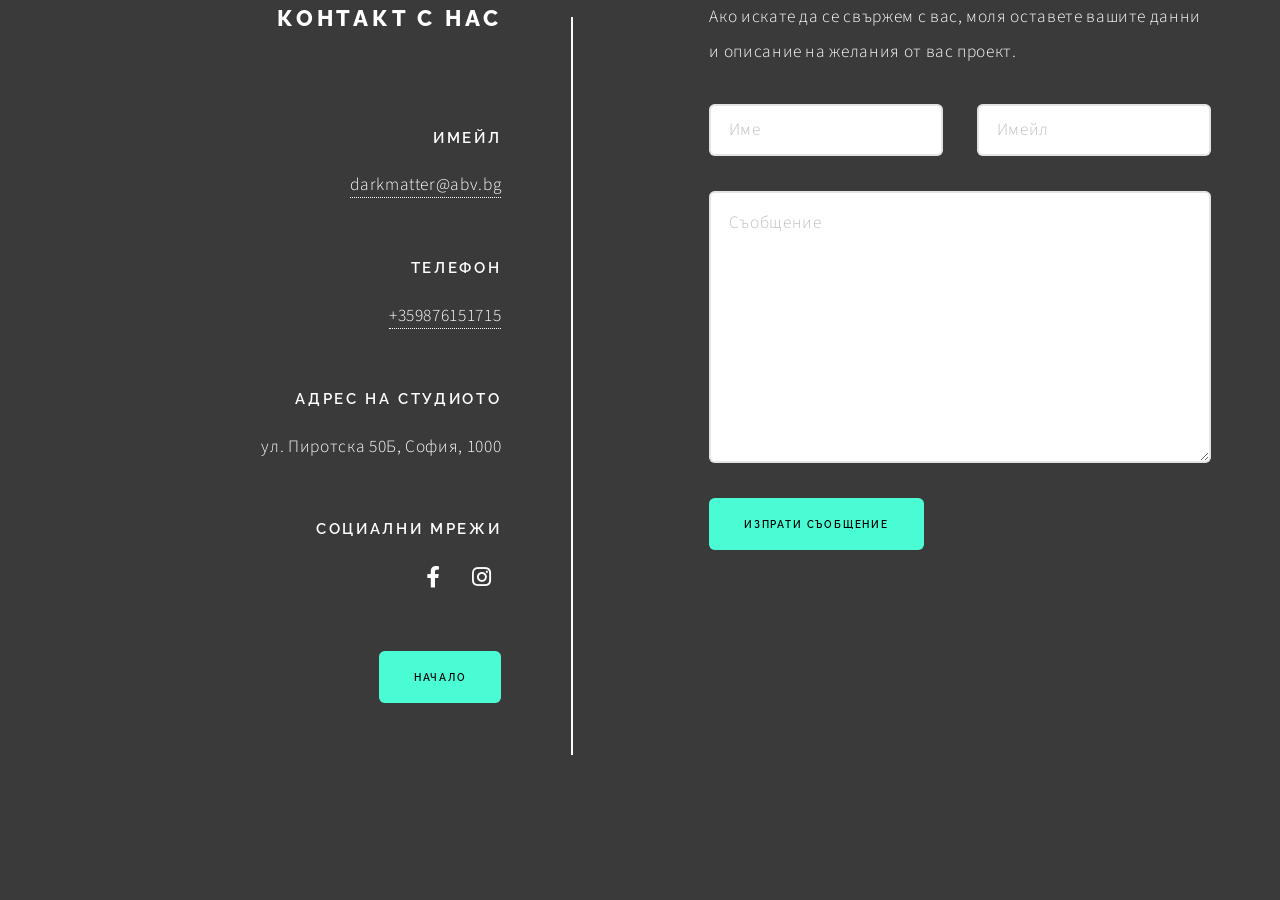
==== Contact.html @ 21a90f92 "Add files via upload" ====
<!DOCTYPE HTML>
<html>
<head>
    <title>DarkMatter Tattoo Studio - Contact</title>
    <meta charset="utf-8" />
    <meta name="viewport" content="width=device-width, initial-scale=1" />
    
    <link rel="stylesheet" href="assets/css/main.css" />
</head>

<body class="is-preload">

<div id="wrapper">

<section id="contact">

<header>
    
    <h2>Контакт с нас</h2>
</header>


<div class="content">

<p>
Ако искате да се свържем с вас, моля оставете вашите данни и описание на желания от вас проект.
</p>


<form id="contact-form">

<div class="fields">

<div class="field half">
<input type="text" name="name" placeholder="Име" required>
</div>


<div class="field half">
<input type="email" name="email" placeholder="Имейл" required>
</div>


<div class="field">
<textarea name="message" placeholder="Съобщение" rows="7" required></textarea>
</div>


</div>


<ul class="actions">
<li>
<input type="submit" value="Изпрати Съобщение" class="button primary">
</li>
</ul>


<div id="form-message"></div>


</form>


<script>

const form = document.getElementById("contact-form");
const message = document.getElementById("form-message");


form.addEventListener("submit", async function(e){

e.preventDefault();


const formData = new FormData(form);


const response = await fetch(
"https://formspree.io/f/mbdngkry",
{
method:"POST",
body:formData,
headers:{
"Accept":"application/json"
}
});


if(response.ok){

message.innerHTML =
"✅ Вашето съобщение е изпратено успешно! Ще се свържем с вас скоро.";

form.reset();

}
else{

message.innerHTML =
"❌ Възникна грешка. Моля опитайте отново.";

}


});


</script>


</div>


<footer>

<ul class="items">


<li>
<h3>Имейл</h3>
<a>darkmatter@abv.bg</a>
</li>


<li>
<h3>Телефон</h3>
<a>+359876151715</a>
</li>


<li>
<h3>Адрес на Студиото</h3>
<span>ул. Пиротска 50Б, София, 1000</span>
</li>


<li>

<h3>Социални мрежи</h3>

<ul class="icons">

<li>
<a href="https://www.facebook.com/kristian.andonov.96" 
class="icon brands fa-facebook-f">
</a>
</li>


<li>
<a href="https://www.instagram.com/darkmatter.sofia/" 
class="icon brands fa-instagram">
</a>
</li>

</ul>

</li>
<div class="contact-button">
    <a href="index.html" class="button primary">
        Начало
    </a>
</div>

</ul>

</footer>


</section>


</div>


<script src="assets/js/jquery.min.js"></script>
<script src="assets/js/browser.min.js"></script>
<script src="assets/js/breakpoints.min.js"></script>
<script src="assets/js/main.js"></script>


</body>
</html>
---- assets/css/main.css ----
@import url(fontawesome-all.min.css);
@import url("https://fonts.googleapis.com/css?family=Source+Sans+Pro:300,600,700,300i,600i,700i|Raleway:600,800");

/*
	Paradigm Shift by HTML5 UP
	html5up.net | @ajlkn
	Free for personal and commercial use under the CCA 3.0 license (html5up.net/license)
*/

html, body, div, span, applet, object,
iframe, h1, h2, h3, h4, h5, h6, p, blockquote,
pre, a, abbr, acronym, address, big, cite,
code, del, dfn, em, img, ins, kbd, q, s, samp,
small, strike, strong, sub, sup, tt, var, b,
u, i, center, dl, dt, dd, ol, ul, li, fieldset,
form, label, legend, table, caption, tbody,
tfoot, thead, tr, th, td, article, aside,
canvas, details, embed, figure, figcaption,
footer, header, hgroup, menu, nav, output, ruby,
section, summary, time, mark, audio, video {
	margin: 0;
	padding: 0;
	border: 0;
	font-size: 100%;
	font: inherit;
	vertical-align: baseline;}

article, aside, details, figcaption, figure,
footer, header, hgroup, menu, nav, section {
	display: block;}

body {
	line-height: 1;
}

ol, ul {
	list-style: none;
}

blockquote, q {
	quotes: none;
}

	blockquote:before, blockquote:after, q:before, q:after {
		content: '';
		content: none;
	}

table {
	border-collapse: collapse;
	border-spacing: 0;
}

body {
	-webkit-text-size-adjust: none;
}

mark {
	background-color: transparent;
	color: inherit;
}

input::-moz-focus-inner {
	border: 0;
	padding: 0;
}

input, select, textarea {
	-moz-appearance: none;
	-webkit-appearance: none;
	-ms-appearance: none;
	appearance: none;
}

/* Basic */

	@-ms-viewport {
		width: device-width;
	}

	body {
		-ms-overflow-style: scrollbar;
	}

	@media screen and (max-width: 480px) {

		html, body {
			min-width: 320px;
		}

	}

	html {
		box-sizing: border-box;
	}

	*, *:before, *:after {
		box-sizing: inherit;
	}

	html {
		overflow-x: hidden;
	}

	body {
		background: #fcfcfc;
		overflow-x: hidden;
	}

		body.is-preload *, body.is-preload *:before, body.is-preload *:after {
			-moz-animation: none !important;
			-webkit-animation: none !important;
			-ms-animation: none !important;
			animation: none !important;
			-moz-transition: none !important;
			-webkit-transition: none !important;
			-ms-transition: none !important;
			transition: none !important;
		}

/* Typography */

	html {
		font-size: 18pt;
	}

		@media screen and (max-width: 1920px) {

			html {
				font-size: 13pt;
			}

		}

		@media screen and (max-width: 1152px) {

			html {
				font-size: 14pt;
			}

		}

		@media screen and (max-width: 736px) {

			html {
				font-size: 12pt;
			}

		}

		@media screen and (max-width: 480px) {

			html {
				font-size: 11pt;
			}

		}

	body {
		background-color: #3a3a3a;
		/* Фон */
		color: #000000;
	}

	body, input, select, textarea {
		color: #ffffff;
		font-family: "Source Sans Pro", Helvetica, sans-serif;
		font-size: 1rem;
		font-weight: 300;
		letter-spacing: 0.0375em;
		line-height: 2;
	}

	a {
		-moz-transition: border-bottom-color 0.25s ease-in-out;
		-webkit-transition: border-bottom-color 0.25s ease-in-out;
		-ms-transition: border-bottom-color 0.25s ease-in-out;
		transition: border-bottom-color 0.25s ease-in-out;
		text-decoration: none;
		color: #ffffff;
		border-bottom: dotted 1px;
	}

		a:hover {
			text-decoration: none;
			border-bottom-color: transparent;
		}

	strong, b {
		font-weight: 600;
		color: #ffffff;
	}

	em, i {
		font-style: italic;
	}

	p {
		margin: 0 0 2rem 0;
	}

	h1, h2, h3, h4, h5, h6 {
		color: #ffffff;
		font-family: "Raleway", Helvetica, sans-serif;
		font-weight: 600;
		letter-spacing: 0.175em;
		line-height: 1.75;
		margin: 0 0 1.5rem 0;
		text-transform: uppercase;
	}

		h1 a, h2 a, h3 a, h4 a, h5 a, h6 a {
			color: inherit;
			text-decoration: none;
		}

	h1 {
		font-family: "Source Sans Pro", Helvetica, sans-serif;
		font-size: 5rem;
		font-weight: 700;
		letter-spacing: -0.05em;
		line-height: 1.1;
		margin: 0 0 1.5rem 0;
		text-transform: none;
	}

	h2 {
		font-size: 1.25rem;
		font-weight: 800;
		margin: 0 0 2rem 0;
	}

	h3 {
		font-size: 0.875rem;
	}

	h4 {
		font-size: 0.875rem;
	}

	h5 {
		font-size: 0.75rem;
	}

	h6 {
		font-size: 0.625rem;
	}

	@media screen and (max-width: 736px) {

		h1 {
			font-size: 4.5rem;
			line-height: 1.1;
		}

		h2 {
			font-size: 1.25rem;
			line-height: 1.7;
		}

		h3 {
			font-size: 0.9rem;
		}

		h4 {
			font-size: 0.75rem;
		}

		h5 {
			font-size: 0.675rem;
		}

	}

	@media screen and (max-width: 360px) {

		h1 {
			font-size: 3.75rem;
		}

		h2 {
			font-size: 1.125rem;
		}

		h3 {
			font-size: 0.8rem;
		}

		h4 {
			font-size: 0.675rem;
		}

		h5 {
			font-size: 0.675rem;
		}

	}

	sub {
		font-size: 0.8rem;
		position: relative;
		top: 0.5rem;
	}

	sup {
		font-size: 0.8rem;
		position: relative;
		top: -0.5rem;
	}

	blockquote {
		border-left: solid 0.5rem rgba(144, 144, 144, 0.25);
		font-style: italic;
		margin: 0 0 2rem 0;
		padding: 1rem 0 1rem 2rem;
	}

	code {
		background: rgba(144, 144, 144, 0.1);
		border-radius: 0.325rem;
		font-family: "Courier New", monospace;
		font-size: 0.9rem;
		margin: 0 0.25rem;
		padding: 0.25rem 0.65rem;
	}

	pre {
		-webkit-overflow-scrolling: touch;
		font-family: "Courier New", monospace;
		font-size: 0.9rem;
		margin: 0 0 2rem 0;
		width: 100%;
	}

		pre code {
			display: block;
			line-height: 1.75;
			padding: 1rem 1.5rem;
			overflow-x: auto;
		}

	hr {
		border: 0;
		border-bottom: solid 2px rgba(144, 144, 144, 0.25);
		margin: 3rem 0;
	}

		hr.major {
			margin: 5rem 0;
		}

		@media screen and (max-width: 736px) {

			hr.major {
				margin: 3rem 0;
			}

		}

/* Row */

	.row {
		display: flex;
		flex-wrap: wrap;
		box-sizing: border-box;
		align-items: stretch;
	}

		.row > * {
			box-sizing: border-box;
		}

		.row.gtr-uniform > * > :last-child {
			margin-bottom: 0;
		}

		.row.aln-left {
			justify-content: flex-start;
		}

		.row.aln-center {
			justify-content: center;
		}

		.row.aln-right {
			justify-content: flex-end;
		}

		.row.aln-top {
			align-items: flex-start;
		}

		.row.aln-middle {
			align-items: center;
		}

		.row.aln-bottom {
			align-items: flex-end;
		}

		.row > .imp {
			order: -1;
		}

		.row > .col-1 {
			width: 8.33333%;
		}

		.row > .off-1 {
			margin-left: 8.33333%;
		}

		.row > .col-2 {
			width: 16.66667%;
		}

		.row > .off-2 {
			margin-left: 16.66667%;
		}

		.row > .col-3 {
			width: 25%;
		}

		.row > .off-3 {
			margin-left: 25%;
		}

		.row > .col-4 {
			width: 33.33333%;
		}

		.row > .off-4 {
			margin-left: 33.33333%;
		}

		.row > .col-5 {
			width: 41.66667%;
		}

		.row > .off-5 {
			margin-left: 41.66667%;
		}

		.row > .col-6 {
			width: 50%;
		}

		.row > .off-6 {
			margin-left: 50%;
		}

		.row > .col-7 {
			width: 58.33333%;
		}

		.row > .off-7 {
			margin-left: 58.33333%;
		}

		.row > .col-8 {
			width: 66.66667%;
		}

		.row > .off-8 {
			margin-left: 66.66667%;
		}

		.row > .col-9 {
			width: 75%;
		}

		.row > .off-9 {
			margin-left: 75%;
		}

		.row > .col-10 {
			width: 83.33333%;
		}

		.row > .off-10 {
			margin-left: 83.33333%;
		}

		.row > .col-11 {
			width: 91.66667%;
		}

		.row > .off-11 {
			margin-left: 91.66667%;
		}

		.row > .col-12 {
			width: 100%;
		}

		.row > .off-12 {
			margin-left: 100%;
		}

		.row.gtr-0 {
			margin-top: 0;
			margin-left: 0rem;
		}

			.row.gtr-0 > * {
				padding: 0 0 0 0rem;
			}

			.row.gtr-0.gtr-uniform {
				margin-top: 0rem;
			}

				.row.gtr-0.gtr-uniform > * {
					padding-top: 0rem;
				}

		.row.gtr-25 {
			margin-top: 0;
			margin-left: -0.5rem;
		}

			.row.gtr-25 > * {
				padding: 0 0 0 0.5rem;
			}

			.row.gtr-25.gtr-uniform {
				margin-top: -0.5rem;
			}

				.row.gtr-25.gtr-uniform > * {
					padding-top: 0.5rem;
				}

		.row.gtr-50 {
			margin-top: 0;
			margin-left: -1rem;
		}

			.row.gtr-50 > * {
				padding: 0 0 0 1rem;
			}

			.row.gtr-50.gtr-uniform {
				margin-top: -1rem;
			}

				.row.gtr-50.gtr-uniform > * {
					padding-top: 1rem;
				}

		.row {
			margin-top: 0;
			margin-left: -2rem;
		}

			.row > * {
				padding: 0 0 0 2rem;
			}

			.row.gtr-uniform {
				margin-top: -2rem;
			}

				.row.gtr-uniform > * {
					padding-top: 2rem;
				}

		.row.gtr-150 {
			margin-top: 0;
			margin-left: -3rem;
		}

			.row.gtr-150 > * {
				padding: 0 0 0 3rem;
			}

			.row.gtr-150.gtr-uniform {
				margin-top: -3rem;
			}

				.row.gtr-150.gtr-uniform > * {
					padding-top: 3rem;
				}

		.row.gtr-200 {
			margin-top: 0;
			margin-left: -4rem;
		}

			.row.gtr-200 > * {
				padding: 0 0 0 4rem;
			}

			.row.gtr-200.gtr-uniform {
				margin-top: -4rem;
			}

				.row.gtr-200.gtr-uniform > * {
					padding-top: 4rem;
				}

		@media screen and (max-width: 1920px) {

			.row {
				display: flex;
				flex-wrap: wrap;
				box-sizing: border-box;
				align-items: stretch;
			}

				.row > * {
					box-sizing: border-box;
				}

				.row.gtr-uniform > * > :last-child {
					margin-bottom: 0;
				}

				.row.aln-left {
					justify-content: flex-start;
				}

				.row.aln-center {
					justify-content: center;
				}

				.row.aln-right {
					justify-content: flex-end;
				}

				.row.aln-top {
					align-items: flex-start;
				}

				.row.aln-middle {
					align-items: center;
				}

				.row.aln-bottom {
					align-items: flex-end;
				}

				.row > .imp-xlarge {
					order: -1;
				}

				.row > .col-1-xlarge {
					width: 8.33333%;
				}

				.row > .off-1-xlarge {
					margin-left: 8.33333%;
				}

				.row > .col-2-xlarge {
					width: 16.66667%;
				}

				.row > .off-2-xlarge {
					margin-left: 16.66667%;
				}

				.row > .col-3-xlarge {
					width: 25%;
				}

				.row > .off-3-xlarge {
					margin-left: 25%;
				}

				.row > .col-4-xlarge {
					width: 33.33333%;
				}

				.row > .off-4-xlarge {
					margin-left: 33.33333%;
				}

				.row > .col-5-xlarge {
					width: 41.66667%;
				}

				.row > .off-5-xlarge {
					margin-left: 41.66667%;
				}

				.row > .col-6-xlarge {
					width: 50%;
				}

				.row > .off-6-xlarge {
					margin-left: 50%;
				}

				.row > .col-7-xlarge {
					width: 58.33333%;
				}

				.row > .off-7-xlarge {
					margin-left: 58.33333%;
				}

				.row > .col-8-xlarge {
					width: 66.66667%;
				}

				.row > .off-8-xlarge {
					margin-left: 66.66667%;
				}

				.row > .col-9-xlarge {
					width: 75%;
				}

				.row > .off-9-xlarge {
					margin-left: 75%;
				}

				.row > .col-10-xlarge {
					width: 83.33333%;
				}

				.row > .off-10-xlarge {
					margin-left: 83.33333%;
				}

				.row > .col-11-xlarge {
					width: 91.66667%;
				}

				.row > .off-11-xlarge {
					margin-left: 91.66667%;
				}

				.row > .col-12-xlarge {
					width: 100%;
				}

				.row > .off-12-xlarge {
					margin-left: 100%;
				}

				.row.gtr-0 {
					margin-top: 0;
					margin-left: 0rem;
				}

					.row.gtr-0 > * {
						padding: 0 0 0 0rem;
					}

					.row.gtr-0.gtr-uniform {
						margin-top: 0rem;
					}

						.row.gtr-0.gtr-uniform > * {
							padding-top: 0rem;
						}

				.row.gtr-25 {
					margin-top: 0;
					margin-left: -0.5rem;
				}

					.row.gtr-25 > * {
						padding: 0 0 0 0.5rem;
					}

					.row.gtr-25.gtr-uniform {
						margin-top: -0.5rem;
					}

						.row.gtr-25.gtr-uniform > * {
							padding-top: 0.5rem;
						}

				.row.gtr-50 {
					margin-top: 0;
					margin-left: -1rem;
				}

					.row.gtr-50 > * {
						padding: 0 0 0 1rem;
					}

					.row.gtr-50.gtr-uniform {
						margin-top: -1rem;
					}

						.row.gtr-50.gtr-uniform > * {
							padding-top: 1rem;
						}

				.row {
					margin-top: 0;
					margin-left: -2rem;
				}

					.row > * {
						padding: 0 0 0 2rem;
					}

					.row.gtr-uniform {
						margin-top: -2rem;
					}

						.row.gtr-uniform > * {
							padding-top: 2rem;
						}

				.row.gtr-150 {
					margin-top: 0;
					margin-left: -3rem;
				}

					.row.gtr-150 > * {
						padding: 0 0 0 3rem;
					}

					.row.gtr-150.gtr-uniform {
						margin-top: -3rem;
					}

						.row.gtr-150.gtr-uniform > * {
							padding-top: 3rem;
						}

				.row.gtr-200 {
					margin-top: 0;
					margin-left: -4rem;
				}

					.row.gtr-200 > * {
						padding: 0 0 0 4rem;
					}

					.row.gtr-200.gtr-uniform {
						margin-top: -4rem;
					}

						.row.gtr-200.gtr-uniform > * {
							padding-top: 4rem;
						}

		}

		@media screen and (max-width: 1280px) {

			.row {
				display: flex;
				flex-wrap: wrap;
				box-sizing: border-box;
				align-items: stretch;
			}

				.row > * {
					box-sizing: border-box;
				}

				.row.gtr-uniform > * > :last-child {
					margin-bottom: 0;
				}

				.row.aln-left {
					justify-content: flex-start;
				}

				.row.aln-center {
					justify-content: center;
				}

				.row.aln-right {
					justify-content: flex-end;
				}

				.row.aln-top {
					align-items: flex-start;
				}

				.row.aln-middle {
					align-items: center;
				}

				.row.aln-bottom {
					align-items: flex-end;
				}

				.row > .imp-large {
					order: -1;
				}

				.row > .col-1-large {
					width: 8.33333%;
				}

				.row > .off-1-large {
					margin-left: 8.33333%;
				}

				.row > .col-2-large {
					width: 16.66667%;
				}

				.row > .off-2-large {
					margin-left: 16.66667%;
				}

				.row > .col-3-large {
					width: 25%;
				}

				.row > .off-3-large {
					margin-left: 25%;
				}

				.row > .col-4-large {
					width: 33.33333%;
				}

				.row > .off-4-large {
					margin-left: 33.33333%;
				}

				.row > .col-5-large {
					width: 41.66667%;
				}

				.row > .off-5-large {
					margin-left: 41.66667%;
				}

				.row > .col-6-large {
					width: 50%;
				}

				.row > .off-6-large {
					margin-left: 50%;
				}

				.row > .col-7-large {
					width: 58.33333%;
				}

				.row > .off-7-large {
					margin-left: 58.33333%;
				}

				.row > .col-8-large {
					width: 66.66667%;
				}

				.row > .off-8-large {
					margin-left: 66.66667%;
				}

				.row > .col-9-large {
					width: 75%;
				}

				.row > .off-9-large {
					margin-left: 75%;
				}

				.row > .col-10-large {
					width: 83.33333%;
				}

				.row > .off-10-large {
					margin-left: 83.33333%;
				}

				.row > .col-11-large {
					width: 91.66667%;
				}

				.row > .off-11-large {
					margin-left: 91.66667%;
				}

				.row > .col-12-large {
					width: 100%;
				}

				.row > .off-12-large {
					margin-left: 100%;
				}

				.row.gtr-0 {
					margin-top: 0;
					margin-left: 0rem;
				}

					.row.gtr-0 > * {
						padding: 0 0 0 0rem;
					}

					.row.gtr-0.gtr-uniform {
						margin-top: 0rem;
					}

						.row.gtr-0.gtr-uniform > * {
							padding-top: 0rem;
						}

				.row.gtr-25 {
					margin-top: 0;
					margin-left: -0.375rem;
				}

					.row.gtr-25 > * {
						padding: 0 0 0 0.375rem;
					}

					.row.gtr-25.gtr-uniform {
						margin-top: -0.375rem;
					}

						.row.gtr-25.gtr-uniform > * {
							padding-top: 0.375rem;
						}

				.row.gtr-50 {
					margin-top: 0;
					margin-left: -0.75rem;
				}

					.row.gtr-50 > * {
						padding: 0 0 0 0.75rem;
					}

					.row.gtr-50.gtr-uniform {
						margin-top: -0.75rem;
					}

						.row.gtr-50.gtr-uniform > * {
							padding-top: 0.75rem;
						}

				.row {
					margin-top: 0;
					margin-left: -1.5rem;
				}

					.row > * {
						padding: 0 0 0 1.5rem;
					}

					.row.gtr-uniform {
						margin-top: -1.5rem;
					}

						.row.gtr-uniform > * {
							padding-top: 1.5rem;
						}

				.row.gtr-150 {
					margin-top: 0;
					margin-left: -2.25rem;
				}

					.row.gtr-150 > * {
						padding: 0 0 0 2.25rem;
					}

					.row.gtr-150.gtr-uniform {
						margin-top: -2.25rem;
					}

						.row.gtr-150.gtr-uniform > * {
							padding-top: 2.25rem;
						}

				.row.gtr-200 {
					margin-top: 0;
					margin-left: -3rem;
				}

					.row.gtr-200 > * {
						padding: 0 0 0 3rem;
					}

					.row.gtr-200.gtr-uniform {
						margin-top: -3rem;
					}

						.row.gtr-200.gtr-uniform > * {
							padding-top: 3rem;
						}

		}

		@media screen and (max-width: 1152px) {

			.row {
				display: flex;
				flex-wrap: wrap;
				box-sizing: border-box;
				align-items: stretch;
			}

				.row > * {
					box-sizing: border-box;
				}

				.row.gtr-uniform > * > :last-child {
					margin-bottom: 0;
				}

				.row.aln-left {
					justify-content: flex-start;
				}

				.row.aln-center {
					justify-content: center;
				}

				.row.aln-right {
					justify-content: flex-end;
				}

				.row.aln-top {
					align-items: flex-start;
				}

				.row.aln-middle {
					align-items: center;
				}

				.row.aln-bottom {
					align-items: flex-end;
				}

				.row > .imp-medium {
					order: -1;
				}

				.row > .col-1-medium {
					width: 8.33333%;
				}

				.row > .off-1-medium {
					margin-left: 8.33333%;
				}

				.row > .col-2-medium {
					width: 16.66667%;
				}

				.row > .off-2-medium {
					margin-left: 16.66667%;
				}

				.row > .col-3-medium {
					width: 25%;
				}

				.row > .off-3-medium {
					margin-left: 25%;
				}

				.row > .col-4-medium {
					width: 33.33333%;
				}

				.row > .off-4-medium {
					margin-left: 33.33333%;
				}

				.row > .col-5-medium {
					width: 41.66667%;
				}

				.row > .off-5-medium {
					margin-left: 41.66667%;
				}

				.row > .col-6-medium {
					width: 50%;
				}

				.row > .off-6-medium {
					margin-left: 50%;
				}

				.row > .col-7-medium {
					width: 58.33333%;
				}

				.row > .off-7-medium {
					margin-left: 58.33333%;
				}

				.row > .col-8-medium {
					width: 66.66667%;
				}

				.row > .off-8-medium {
					margin-left: 66.66667%;
				}

				.row > .col-9-medium {
					width: 75%;
				}

				.row > .off-9-medium {
					margin-left: 75%;
				}

				.row > .col-10-medium {
					width: 83.33333%;
				}

				.row > .off-10-medium {
					margin-left: 83.33333%;
				}

				.row > .col-11-medium {
					width: 91.66667%;
				}

				.row > .off-11-medium {
					margin-left: 91.66667%;
				}

				.row > .col-12-medium {
					width: 100%;
				}

				.row > .off-12-medium {
					margin-left: 100%;
				}

				.row.gtr-0 {
					margin-top: 0;
					margin-left: 0rem;
				}

					.row.gtr-0 > * {
						padding: 0 0 0 0rem;
					}

					.row.gtr-0.gtr-uniform {
						margin-top: 0rem;
					}

						.row.gtr-0.gtr-uniform > * {
							padding-top: 0rem;
						}

				.row.gtr-25 {
					margin-top: 0;
					margin-left: -0.375rem;
				}

					.row.gtr-25 > * {
						padding: 0 0 0 0.375rem;
					}

					.row.gtr-25.gtr-uniform {
						margin-top: -0.375rem;
					}

						.row.gtr-25.gtr-uniform > * {
							padding-top: 0.375rem;
						}

				.row.gtr-50 {
					margin-top: 0;
					margin-left: -0.75rem;
				}

					.row.gtr-50 > * {
						padding: 0 0 0 0.75rem;
					}

					.row.gtr-50.gtr-uniform {
						margin-top: -0.75rem;
					}

						.row.gtr-50.gtr-uniform > * {
							padding-top: 0.75rem;
						}

				.row {
					margin-top: 0;
					margin-left: -1.5rem;
				}

					.row > * {
						padding: 0 0 0 1.5rem;
					}

					.row.gtr-uniform {
						margin-top: -1.5rem;
					}

						.row.gtr-uniform > * {
							padding-top: 1.5rem;
						}

				.row.gtr-150 {
					margin-top: 0;
					margin-left: -2.25rem;
				}

					.row.gtr-150 > * {
						padding: 0 0 0 2.25rem;
					}

					.row.gtr-150.gtr-uniform {
						margin-top: -2.25rem;
					}

						.row.gtr-150.gtr-uniform > * {
							padding-top: 2.25rem;
						}

				.row.gtr-200 {
					margin-top: 0;
					margin-left: -3rem;
				}

					.row.gtr-200 > * {
						padding: 0 0 0 3rem;
					}

					.row.gtr-200.gtr-uniform {
						margin-top: -3rem;
					}

						.row.gtr-200.gtr-uniform > * {
							padding-top: 3rem;
						}

		}

		@media screen and (max-width: 736px) {

			.row {
				display: flex;
				flex-wrap: wrap;
				box-sizing: border-box;
				align-items: stretch;
			}

				.row > * {
					box-sizing: border-box;
				}

				.row.gtr-uniform > * > :last-child {
					margin-bottom: 0;
				}

				.row.aln-left {
					justify-content: flex-start;
				}

				.row.aln-center {
					justify-content: center;
				}

				.row.aln-right {
					justify-content: flex-end;
				}

				.row.aln-top {
					align-items: flex-start;
				}

				.row.aln-middle {
					align-items: center;
				}

				.row.aln-bottom {
					align-items: flex-end;
				}

				.row > .imp-small {
					order: -1;
				}

				.row > .col-1-small {
					width: 8.33333%;
				}

				.row > .off-1-small {
					margin-left: 8.33333%;
				}

				.row > .col-2-small {
					width: 16.66667%;
				}

				.row > .off-2-small {
					margin-left: 16.66667%;
				}

				.row > .col-3-small {
					width: 25%;
				}

				.row > .off-3-small {
					margin-left: 25%;
				}

				.row > .col-4-small {
					width: 33.33333%;
				}

				.row > .off-4-small {
					margin-left: 33.33333%;
				}

				.row > .col-5-small {
					width: 41.66667%;
				}

				.row > .off-5-small {
					margin-left: 41.66667%;
				}

				.row > .col-6-small {
					width: 50%;
				}

				.row > .off-6-small {
					margin-left: 50%;
				}

				.row > .col-7-small {
					width: 58.33333%;
				}

				.row > .off-7-small {
					margin-left: 58.33333%;
				}

				.row > .col-8-small {
					width: 66.66667%;
				}

				.row > .off-8-small {
					margin-left: 66.66667%;
				}

				.row > .col-9-small {
					width: 75%;
				}

				.row > .off-9-small {
					margin-left: 75%;
				}

				.row > .col-10-small {
					width: 83.33333%;
				}

				.row > .off-10-small {
					margin-left: 83.33333%;
				}

				.row > .col-11-small {
					width: 91.66667%;
				}

				.row > .off-11-small {
					margin-left: 91.66667%;
				}

				.row > .col-12-small {
					width: 100%;
				}

				.row > .off-12-small {
					margin-left: 100%;
				}

				.row.gtr-0 {
					margin-top: 0;
					margin-left: 0rem;
				}

					.row.gtr-0 > * {
						padding: 0 0 0 0rem;
					}

					.row.gtr-0.gtr-uniform {
						margin-top: 0rem;
					}

						.row.gtr-0.gtr-uniform > * {
							padding-top: 0rem;
						}

				.row.gtr-25 {
					margin-top: 0;
					margin-left: -0.3125rem;
				}

					.row.gtr-25 > * {
						padding: 0 0 0 0.3125rem;
					}

					.row.gtr-25.gtr-uniform {
						margin-top: -0.3125rem;
					}

						.row.gtr-25.gtr-uniform > * {
							padding-top: 0.3125rem;
						}

				.row.gtr-50 {
					margin-top: 0;
					margin-left: -0.625rem;
				}

					.row.gtr-50 > * {
						padding: 0 0 0 0.625rem;
					}

					.row.gtr-50.gtr-uniform {
						margin-top: -0.625rem;
					}

						.row.gtr-50.gtr-uniform > * {
							padding-top: 0.625rem;
						}

				.row {
					margin-top: 0;
					margin-left: -1.25rem;
				}

					.row > * {
						padding: 0 0 0 1.25rem;
					}

					.row.gtr-uniform {
						margin-top: -1.25rem;
					}

						.row.gtr-uniform > * {
							padding-top: 1.25rem;
						}

				.row.gtr-150 {
					margin-top: 0;
					margin-left: -1.875rem;
				}

					.row.gtr-150 > * {
						padding: 0 0 0 1.875rem;
					}

					.row.gtr-150.gtr-uniform {
						margin-top: -1.875rem;
					}

						.row.gtr-150.gtr-uniform > * {
							padding-top: 1.875rem;
						}

				.row.gtr-200 {
					margin-top: 0;
					margin-left: -2.5rem;
				}

					.row.gtr-200 > * {
						padding: 0 0 0 2.5rem;
					}

					.row.gtr-200.gtr-uniform {
						margin-top: -2.5rem;
					}

						.row.gtr-200.gtr-uniform > * {
							padding-top: 2.5rem;
						}

		}

		@media screen and (max-width: 480px) {

			.row {
				display: flex;
				flex-wrap: wrap;
				box-sizing: border-box;
				align-items: stretch;
			}

				.row > * {
					box-sizing: border-box;
				}

				.row.gtr-uniform > * > :last-child {
					margin-bottom: 0;
				}

				.row.aln-left {
					justify-content: flex-start;
				}

				.row.aln-center {
					justify-content: center;
				}

				.row.aln-right {
					justify-content: flex-end;
				}

				.row.aln-top {
					align-items: flex-start;
				}

				.row.aln-middle {
					align-items: center;
				}

				.row.aln-bottom {
					align-items: flex-end;
				}

				.row > .imp-xsmall {
					order: -1;
				}

				.row > .col-1-xsmall {
					width: 8.33333%;
				}

				.row > .off-1-xsmall {
					margin-left: 8.33333%;
				}

				.row > .col-2-xsmall {
					width: 16.66667%;
				}

				.row > .off-2-xsmall {
					margin-left: 16.66667%;
				}

				.row > .col-3-xsmall {
					width: 25%;
				}

				.row > .off-3-xsmall {
					margin-left: 25%;
				}

				.row > .col-4-xsmall {
					width: 33.33333%;
				}

				.row > .off-4-xsmall {
					margin-left: 33.33333%;
				}

				.row > .col-5-xsmall {
					width: 41.66667%;
				}

				.row > .off-5-xsmall {
					margin-left: 41.66667%;
				}

				.row > .col-6-xsmall {
					width: 50%;
				}

				.row > .off-6-xsmall {
					margin-left: 50%;
				}

				.row > .col-7-xsmall {
					width: 58.33333%;
				}

				.row > .off-7-xsmall {
					margin-left: 58.33333%;
				}

				.row > .col-8-xsmall {
					width: 66.66667%;
				}

				.row > .off-8-xsmall {
					margin-left: 66.66667%;
				}

				.row > .col-9-xsmall {
					width: 75%;
				}

				.row > .off-9-xsmall {
					margin-left: 75%;
				}

				.row > .col-10-xsmall {
					width: 83.33333%;
				}

				.row > .off-10-xsmall {
					margin-left: 83.33333%;
				}

				.row > .col-11-xsmall {
					width: 91.66667%;
				}

				.row > .off-11-xsmall {
					margin-left: 91.66667%;
				}

				.row > .col-12-xsmall {
					width: 100%;
				}

				.row > .off-12-xsmall {
					margin-left: 100%;
				}

				.row.gtr-0 {
					margin-top: 0;
					margin-left: 0rem;
				}

					.row.gtr-0 > * {
						padding: 0 0 0 0rem;
					}

					.row.gtr-0.gtr-uniform {
						margin-top: 0rem;
					}

						.row.gtr-0.gtr-uniform > * {
							padding-top: 0rem;
						}

				.row.gtr-25 {
					margin-top: 0;
					margin-left: -0.3125rem;
				}

					.row.gtr-25 > * {
						padding: 0 0 0 0.3125rem;
					}

					.row.gtr-25.gtr-uniform {
						margin-top: -0.3125rem;
					}

						.row.gtr-25.gtr-uniform > * {
							padding-top: 0.3125rem;
						}

				.row.gtr-50 {
					margin-top: 0;
					margin-left: -0.625rem;
				}

					.row.gtr-50 > * {
						padding: 0 0 0 0.625rem;
					}

					.row.gtr-50.gtr-uniform {
						margin-top: -0.625rem;
					}

						.row.gtr-50.gtr-uniform > * {
							padding-top: 0.625rem;
						}

				.row {
					margin-top: 0;
					margin-left: -1.25rem;
				}

					.row > * {
						padding: 0 0 0 1.25rem;
					}

					.row.gtr-uniform {
						margin-top: -1.25rem;
					}

						.row.gtr-uniform > * {
							padding-top: 1.25rem;
						}

				.row.gtr-150 {
					margin-top: 0;
					margin-left: -1.875rem;
				}

					.row.gtr-150 > * {
						padding: 0 0 0 1.875rem;
					}

					.row.gtr-150.gtr-uniform {
						margin-top: -1.875rem;
					}

						.row.gtr-150.gtr-uniform > * {
							padding-top: 1.875rem;
						}

				.row.gtr-200 {
					margin-top: 0;
					margin-left: -2.5rem;
				}

					.row.gtr-200 > * {
						padding: 0 0 0 2.5rem;
					}

					.row.gtr-200.gtr-uniform {
						margin-top: -2.5rem;
					}

						.row.gtr-200.gtr-uniform > * {
							padding-top: 2.5rem;
						}

		}

/* Box */

	.box {
		border: solid 2px rgba(144, 144, 144, 0.25);
		border-radius: 0.325rem;
		margin-bottom: 2rem;
		padding: 1.5rem;
	}

		.box > :last-child {
			margin-bottom: 0;
		}

		.box.alt {
			border: 0;
			border-radius: 0;
			padding: 0;
		}

/* Button */

	input[type="submit"],
	input[type="reset"],
	input[type="button"],
	button,
	.button {
		-moz-appearance: none;
		-webkit-appearance: none;
		-ms-appearance: none;
		appearance: none;
		-moz-transition: background-color 0.25s ease-in-out, box-shadow 0.25s ease-in-out, color 0.25s ease-in-out;
		-webkit-transition: background-color 0.25s ease-in-out, box-shadow 0.25s ease-in-out, color 0.25s ease-in-out;
		-ms-transition: background-color 0.25s ease-in-out, box-shadow 0.25s ease-in-out, color 0.25s ease-in-out;
		transition: background-color 0.25s ease-in-out, box-shadow 0.25s ease-in-out, color 0.25s ease-in-out;
		background-color: transparent;
		border-radius: 0.325rem;
		border: 0;
		box-shadow: inset 0 0 0 2px rgba(144, 144, 144, 0.25);
		color: #000000 !important;
		cursor: pointer;
		display: inline-block;
		font-family: "Raleway", Helvetica, sans-serif;
		font-size: 0.6rem;
		font-weight: 600;
		height: 3rem;
		letter-spacing: 0.175em;
		line-height: 3rem;
		padding: 0 2rem;
		text-align: center;
		text-decoration: none;
		text-transform: uppercase;
		white-space: nowrap;
	}

		input[type="submit"]:hover,
		input[type="reset"]:hover,
		input[type="button"]:hover,
		button:hover,
		.button:hover {
			box-shadow: inset 0 0 0 2px #2ee4bb;
			color: #2ee4bb !important;
		}

		input[type="submit"]:active,
		input[type="reset"]:active,
		input[type="button"]:active,
		button:active,
		.button:active {
			background-color: rgba(73, 252, 212, 0.25);
			box-shadow: inset 0 0 0 2px #2ee4bb;
			color:  #2ee4bb !important;
		}

		input[type="submit"].small,
		input[type="reset"].small,
		input[type="button"].small,
		button.small,
		.button.small {
			font-size: 0.5rem;
			height: 2.25rem;
			line-height: 2.25rem;
			padding: 0 1.25rem;
		}

		input[type="submit"].large,
		input[type="reset"].large,
		input[type="button"].large,
		button.large,
		.button.large {
			font-size: 0.7rem;
			height: 3.2625rem;
			line-height: 3.2625rem;
			padding: 0 3.25rem;
		}

		input[type="submit"].wide,
		input[type="reset"].wide,
		input[type="button"].wide,
		button.wide,
		.button.wide {
			min-width: 13rem;
		}

		input[type="submit"].icon:before,
		input[type="reset"].icon:before,
		input[type="button"].icon:before,
		button.icon:before,
		.button.icon:before {
			margin-right: 0.5rem;
		}

		input[type="submit"].fit,
		input[type="reset"].fit,
		input[type="button"].fit,
		button.fit,
		.button.fit {
			width: 100%;
		}

		input[type="submit"].disabled, input[type="submit"]:disabled,
		input[type="reset"].disabled,
		input[type="reset"]:disabled,
		input[type="button"].disabled,
		input[type="button"]:disabled,
		button.disabled,
		button:disabled,
		.button.disabled,
		.button:disabled {
			pointer-events: none;
			opacity: 0.25;
		}

		input[type="submit"].primary,
		input[type="reset"].primary,
		input[type="button"].primary,
		button.primary,
		.button.primary {
			background-color: #49fcd4;
			box-shadow: none;
			color: #000000 !important;
		}

			input[type="submit"].primary:hover,
			input[type="reset"].primary:hover,
			input[type="button"].primary:hover,
			button.primary:hover,
			.button.primary:hover {
				background-color: #93ffe7;
			}

			input[type="submit"].primary:active,
			input[type="reset"].primary:active,
			input[type="button"].primary:active,
			button.primary:active,
			.button.primary:active {
				background-color: #44f2cb;
			}

		@media screen and (max-width: 736px) {

			input[type="submit"],
			input[type="reset"],
			input[type="button"],
			button,
			.button {
				font-size: 0.7rem;
				height: 3.3rem;
				line-height: 3.3rem;
			}

				input[type="submit"].large,
				input[type="reset"].large,
				input[type="button"].large,
				button.large,
				.button.large {
					font-size: 0.8rem;
					height: 3.75rem;
					line-height: 3.75rem;
				}

				input[type="submit"].small,
				input[type="reset"].small,
				input[type="button"].small,
				button.small,
				.button.small {
					font-size: 0.6rem;
					height: 3rem;
					line-height: 3rem;
				}

		}

/* Form */

	form {
		margin: 0 0 2rem 0;
	}

		form > :last-child {
			margin-bottom: 0;
		}

		form > .fields {
			display: -moz-flex;
			display: -webkit-flex;
			display: -ms-flex;
			display: flex;
			-moz-flex-wrap: wrap;
			-webkit-flex-wrap: wrap;
			-ms-flex-wrap: wrap;
			flex-wrap: wrap;
			margin: -2rem 0 2rem -2rem;
			width: calc(100% + 4rem);
		}

			form > .fields > .field {
				-moz-flex-grow: 0;
				-webkit-flex-grow: 0;
				-ms-flex-grow: 0;
				flex-grow: 0;
				-moz-flex-shrink: 0;
				-webkit-flex-shrink: 0;
				-ms-flex-shrink: 0;
				flex-shrink: 0;
				padding: 2rem 0 0 2rem;
				width: calc(100% - 2rem);
			}

				form > .fields > .field > :last-child {
					margin-bottom: 0;
				}

				form > .fields > .field.half {
					width: calc(50% - 1rem);
				}

				form > .fields > .field.third {
					width: calc(100%/3 - 0.66667rem);
				}

				form > .fields > .field.quarter {
					width: calc(25% - 0.5rem);
				}

		@media screen and (max-width: 480px) {

			form > .fields {
				margin: -1.5rem 0 2rem -1.5rem;
				width: calc(100% + 3rem);
			}

				form > .fields > .field {
					padding: 1.5rem 0 0 1.5rem;
					width: calc(100% - 1.5rem);
				}

					form > .fields > .field.half {
						width: calc(100% - 1.5rem);
					}

					form > .fields > .field.third {
						width: calc(100% - 1.5rem);
					}

					form > .fields > .field.quarter {
						width: calc(100% - 1.5rem);
					}

		}

	input[type="text"],
	input[type="password"],
	input[type="email"],
	input[type="tel"],
	input[type="search"],
	input[type="url"],
	select,
	textarea {
		border-radius: 0.325rem;
		border: solid 2px rgba(144, 144, 144, 0.25);
		 color: #000000;
		display: block;
		outline: 0;
		padding: 0 1rem;
		text-decoration: none;
		width: 100%;
	}
		:-moz-placeholder { opacity: 1.0;color: rgba(0, 0, 0, 0.6) !important;}

		::-moz-placeholder {opacity: 1.0; color: rgba(0, 0, 0, 0.6) !important;}

		:-ms-input-placeholder {opacity: 1.0; color: rgba(0, 0, 0, 0.6) !important;}

		input[type="text"]:invalid,
		input[type="password"]:invalid,
		input[type="email"]:invalid,
		input[type="tel"]:invalid,
		input[type="search"]:invalid,
		input[type="url"]:invalid,
		select:invalid,
		textarea:invalid {
			box-shadow: none;
		}

		input[type="text"]:focus,
		input[type="password"]:focus,
		input[type="email"]:focus,
		input[type="tel"]:focus,
		input[type="search"]:focus,
		input[type="url"]:focus,
		select:focus,
		textarea:focus {
			border-color: #2ee4bb;
		}

	label {
		color: #000000;
		display: block;
		font-family: "Raleway", Helvetica, sans-serif;
		font-size: 0.75rem;
		font-weight: 600;
		letter-spacing: 0.175em;
		line-height: 1.75;
		margin: 0 0 1rem 0;
		text-transform: uppercase;
	}

	input[type="text"],
	input[type="password"],
	input[type="email"],
	input[type="tel"],
	input[type="search"],
	input[type="url"] {
		height: 3rem;
	}

	select {
		background-image: url("data:image/svg+xml;charset=utf8,%3Csvg xmlns='http://www.w3.org/2000/svg' width='40' height='40' preserveAspectRatio='none' viewBox='0 0 40 40'%3E%3Cpath d='M9.4,12.3l10.4,10.4l10.4-10.4c0.2-0.2,0.5-0.4,0.9-0.4c0.3,0,0.6,0.1,0.9,0.4l3.3,3.3c0.2,0.2,0.4,0.5,0.4,0.9 c0,0.4-0.1,0.6-0.4,0.9L20.7,31.9c-0.2,0.2-0.5,0.4-0.9,0.4c-0.3,0-0.6-0.1-0.9-0.4L4.3,17.3c-0.2-0.2-0.4-0.5-0.4-0.9 c0-0.4,0.1-0.6,0.4-0.9l3.3-3.3c0.2-0.2,0.5-0.4,0.9-0.4S9.1,12.1,9.4,12.3z' fill='rgba(144, 144, 144, 0.25)' /%3E%3C/svg%3E");
		background-position: calc(100% - 1rem) center;
		background-repeat: no-repeat;
		background-size: 1.25rem;
		height: 3rem;
		padding-right: 3rem;
		text-overflow: ellipsis;
	}

		select option {
			background-color: #ffffff;
			color: #000000;
		}

		select:focus::-ms-value {
			background-color: transparent;
		}

		select::-ms-expand {
			display: none;
		}

	textarea {
		padding: 0.75rem 1rem;
	}

	input[type="checkbox"],
	input[type="radio"] {
		-moz-appearance: none;
		-webkit-appearance: none;
		-ms-appearance: none;
		appearance: none;
		display: block;
		float: left;
		margin-right: -2rem;
		opacity: 0;
		width: 1rem;
		z-index: -1;
	}

		input[type="checkbox"] + label,
		input[type="radio"] + label {
			text-decoration: none;
			color: #000000;
			cursor: pointer;
			display: inline-block;
			font-family: "Source Sans Pro", Helvetica, sans-serif;
			font-size: 1rem;
			font-weight: 300;
			letter-spacing: 0.0375em;
			padding-left: 2.675rem;
			padding-right: 0.875rem;
			position: relative;
			text-transform: none;
		}

			input[type="checkbox"] + label:before,
			input[type="radio"] + label:before {
				-moz-osx-font-smoothing: grayscale;
				-webkit-font-smoothing: antialiased;
				display: inline-block;
				font-style: normal;
				font-variant: normal;
				text-rendering: auto;
				line-height: 1;
				text-transform: none !important;
				font-family: 'Font Awesome 5 Free';
				font-weight: 900;
			}

			input[type="checkbox"] + label:before,
			input[type="radio"] + label:before {
				border-radius: 0.325rem;
				border: solid 2px rgba(144, 144, 144, 0.25);
				content: '';
				display: inline-block;
				font-size: 0.8rem;
				height: 2.25rem;
				left: 0;
				line-height: 2.25rem;
				position: absolute;
				text-align: center;
				top: -0.15rem;
				width: 2.25rem;
			}

		input[type="checkbox"]:checked + label:before,
		input[type="radio"]:checked + label:before {
			content: '\f00c';
			background-color: #49fcd4;
			border-color: #49fcd4;
			color: #ffffff;
		}

		input[type="checkbox"]:focus + label:before,
		input[type="radio"]:focus + label:before {
			border-color: #49fcd4;
			box-shadow: 0 0 0 1px #49fcd4;
		}

	input[type="checkbox"] + label:before {
		border-radius: 0.325rem;
	}

	input[type="radio"] + label:before {
		border-radius: 100%;
	}

	::-webkit-input-placeholder {
		opacity: 1.0;
		color: rgba(0, 0, 0, 0.25) !important;
	}

	:-moz-placeholder {
		opacity: 1.0;
		color: rgba(0, 0, 0, 0.25) !important;
	}

	::-moz-placeholder {
		opacity: 1.0;
		color: rgba(0, 0, 0, 0.25) !important;
	}

	:-ms-input-placeholder {
		opacity: 1.0;
		color: rgba(0, 0, 0, 0.25) !important;
	}

	@media screen and (max-width: 736px) {

		label {
			font-size: 0.675rem;
		}

		input[type="checkbox"] + label,
		input[type="radio"] + label {
			font-size: 1rem;
		}

	}

	@media screen and (max-width: 360px) {

		label {
			font-size: 0.675rem;
		}

		input[type="checkbox"] + label,
		input[type="radio"] + label {
			font-size: 1rem;
		}

	}

/* Icon */

	.icon {
		text-decoration: none;
		border-bottom: none;
		position: relative;
	}

		.icon:before {
			-moz-osx-font-smoothing: grayscale;
			-webkit-font-smoothing: antialiased;
			display: inline-block;
			font-style: normal;
			font-variant: normal;
			text-rendering: auto;
			line-height: 1;
			text-transform: none !important;
			font-family: 'Font Awesome 5 Free';
			font-weight: 400;
		}

		.icon > .label {
			display: none;
		}

		.icon.solid:before {
			font-weight: 900;
		}

		.icon.brands:before {
			font-family: 'Font Awesome 5 Brands';
		}

/* Image */

	.image {
		border: 0;
		display: inline-block;
		position: relative;
	}

		.image img {
			display: block;
		}

		.image[data-position] img {
			-moz-object-fit: cover;
			-webkit-object-fit: cover;
			-ms-object-fit: cover;
			object-fit: cover;
			display: block;
			position: absolute;
			top: 0;
			left: 0;
			width: 100%;
			height: 100%;
		}

		.image[data-position="top left"] img {
			-moz-object-position: top left;
			-webkit-object-position: top left;
			-ms-object-position: top left;
			object-position: top left;
		}

		.image[data-position="top"] img {
			-moz-object-position: top;
			-webkit-object-position: top;
			-ms-object-position: top;
			object-position: top;
		}

		.image[data-position="top right"] img {
			-moz-object-position: top right;
			-webkit-object-position: top right;
			-ms-object-position: top right;
			object-position: top right;
		}

		.image[data-position="right"] img {
			-moz-object-position: right;
			-webkit-object-position: right;
			-ms-object-position: right;
			object-position: right;
		}

		.image[data-position="bottom right"] img {
			-moz-object-position: bottom right;
			-webkit-object-position: bottom right;
			-ms-object-position: bottom right;
			object-position: bottom right;
		}

		.image[data-position="bottom"] img {
			-moz-object-position: bottom;
			-webkit-object-position: bottom;
			-ms-object-position: bottom;
			object-position: bottom;
		}

		.image[data-position="bottom left"] img {
			-moz-object-position: bottom left;
			-webkit-object-position: bottom left;
			-ms-object-position: bottom left;
			object-position: bottom left;
		}

		.image[data-position="left"] img {
			-moz-object-position: left;
			-webkit-object-position: left;
			-ms-object-position: left;
			object-position: left;
		}

		.image[data-position="center"] img {
			-moz-object-position: center;
			-webkit-object-position: center;
			-ms-object-position: center;
			object-position: center;
		}

		.image[data-position="25% 25%"] img {
			-moz-object-position: 25% 25%;
			-webkit-object-position: 25% 25%;
			-ms-object-position: 25% 25%;
			object-position: 25% 25%;
		}

		.image[data-position="75% 25%"] img {
			-moz-object-position: 75% 25%;
			-webkit-object-position: 75% 25%;
			-ms-object-position: 75% 25%;
			object-position: 75% 25%;
		}

		.image[data-position="75% 75%"] img {
			-moz-object-position: 75% 75%;
			-webkit-object-position: 75% 75%;
			-ms-object-position: 75% 75%;
			object-position: 75% 75%;
		}

		.image[data-position="25% 75%"] img {
			-moz-object-position: 25% 75%;
			-webkit-object-position: 25% 75%;
			-ms-object-position: 25% 75%;
			object-position: 25% 75%;
		}

		.image.left, .image.right {
			max-width: 40%;
		}

			.image.left img, .image.right img {
				width: 100%;
			}

		.image.left {
			float: left;
			margin: 0 2rem 2rem 0;
			top: 0.25rem;
		}

		.image.right {
			float: right;
			margin: 0 0 2rem 2rem;
			top: 0.25rem;
		}

		.image.fit {
			display: block;
			margin: 0 0 2rem 0;
			width: 100%;
		}

			.image.fit img {
				width: 100%;
			}

		.image.main {
			display: block;
			margin: 3rem 0;
			width: 100%;
		}

			.image.main img {
				width: 100%;
			}

			.image.main:first-child {
				margin-top: 0;
			}

		.image.fill {
			height: 100%;
			left: 0;
			position: absolute;
			top: 0;
			width: 100%;
		}

			.image.fill img {
				height: 100%;
				left: 0;
				position: absolute;
				top: 0;
				width: 100%;
			}

/* List */

	ol {
		list-style: decimal;
		margin: 0 0 2rem 0;
		padding-left: 1.25rem;
	}

		ol li {
			padding-left: 0.25rem;
		}

	ul {
		list-style: disc;
		margin: 0 0 2rem 0;
		padding-left: 1rem;
	}

		ul li {
			padding-left: 0.325rem;
		}

		ul.alt {
			list-style: none;
			padding-left: 0;
		}

			ul.alt > li {
				border-top: solid 1px rgba(144, 144, 144, 0.25);
				padding: 0.75rem 0;
			}

				ul.alt > li:first-child {
					border-top: 0;
					padding-top: 0;
				}

				ul.alt > li:last-child {
					padding-bottom: 0;
				}

		ul.items {
			list-style: none;
			padding-left: 0;
		}

			ul.items > li {
				padding-left: 0;
				margin: 0 0 3rem 0;
			}

				ul.items > li > h3 {
					margin: 0 0 1rem 0;
				}

				ul.items > li > :last-child {
					margin-bottom: 0;
				}

				ul.items > li:last-child {
					margin-bottom: 0;
				}

		@media screen and (max-width: 736px) {

			ul.items > li {
				margin: 0 0 2rem 0;
			}

		}

	dl {
		margin: 0 0 2rem 0;
	}

		dl dt {
			display: block;
			font-weight: 600;
			margin: 0 0 1rem 0;
		}

		dl dd {
			margin-left: 1.5rem;
		}

/* Actions */

	ul.actions {
		display: -moz-flex;
		display: -webkit-flex;
		display: -ms-flex;
		display: flex;
		cursor: default;
		list-style: none;
		margin-left: -1rem;
		padding-left: 0;
	}

		ul.actions li {
			padding: 0 0 0 1rem;
			vertical-align: middle;
		}

		ul.actions.special {
			-moz-justify-content: center;
			-webkit-justify-content: center;
			-ms-justify-content: center;
			justify-content: center;
			width: 100%;
			margin-left: 0;
		}

			ul.actions.special li:first-child {
				padding-left: 0;
			}

		ul.actions.stacked {
			-moz-flex-direction: column;
			-webkit-flex-direction: column;
			-ms-flex-direction: column;
			flex-direction: column;
			margin-left: 0;
		}

			ul.actions.stacked li {
				padding: 1.3rem 0 0 0;
			}

				ul.actions.stacked li:first-child {
					padding-top: 0;
				}

		ul.actions.fit {
			width: calc(100% + 1rem);
		}

			ul.actions.fit li {
				-moz-flex-grow: 1;
				-webkit-flex-grow: 1;
				-ms-flex-grow: 1;
				flex-grow: 1;
				-moz-flex-shrink: 1;
				-webkit-flex-shrink: 1;
				-ms-flex-shrink: 1;
				flex-shrink: 1;
				width: 100%;
			}

				ul.actions.fit li > * {
					width: 100%;
				}

			ul.actions.fit.stacked {
				width: 100%;
			}

		@media screen and (max-width: 480px) {

			ul.actions:not(.fixed) {
				-moz-flex-direction: column;
				-webkit-flex-direction: column;
				-ms-flex-direction: column;
				flex-direction: column;
				margin-left: 0;
				width: 100% !important;
			}

				ul.actions:not(.fixed) li {
					-moz-flex-grow: 1;
					-webkit-flex-grow: 1;
					-ms-flex-grow: 1;
					flex-grow: 1;
					-moz-flex-shrink: 1;
					-webkit-flex-shrink: 1;
					-ms-flex-shrink: 1;
					flex-shrink: 1;
					padding: 1rem 0 0 0;
					text-align: center;
					width: 100%;
				}

					ul.actions:not(.fixed) li > * {
						width: 100%;
					}

					ul.actions:not(.fixed) li:first-child {
						padding-top: 0;
					}

					ul.actions:not(.fixed) li input[type="submit"],
					ul.actions:not(.fixed) li input[type="reset"],
					ul.actions:not(.fixed) li input[type="button"],
					ul.actions:not(.fixed) li button,
					ul.actions:not(.fixed) li .button {
						width: 100%;
					}

						ul.actions:not(.fixed) li input[type="submit"].icon:before,
						ul.actions:not(.fixed) li input[type="reset"].icon:before,
						ul.actions:not(.fixed) li input[type="button"].icon:before,
						ul.actions:not(.fixed) li button.icon:before,
						ul.actions:not(.fixed) li .button.icon:before {
							margin-left: -0.5rem;
						}

		}

/* Icons */

	ul.icons {
		cursor: default;
		list-style: none;
		padding-left: 0;
	}

		ul.icons li {
			display: inline-block;
		}

			ul.icons li:last-child {
				padding-right: 0;
			}

			ul.icons li .icon {
				-moz-transition: background-color 0.25s ease-in-out;
				-webkit-transition: background-color 0.25s ease-in-out;
				-ms-transition: background-color 0.25s ease-in-out;
				transition: background-color 0.25s ease-in-out;
				width: 2.25rem;
				height: 2.25rem;
				text-align: center;
				line-height: 2.25rem;
				border-radius: 2.25rem;
				display: inline-block;
			}

				ul.icons li .icon:before {
					font-size: 1.25rem;
				}

				ul.icons li .icon:hover {
					background-color: rgba(144, 144, 144, 0.1);
				}

/* Table */

	.table-wrapper {
		-webkit-overflow-scrolling: touch;
		overflow-x: auto;
	}

	table {
		margin: 0 0 2rem 0;
		width: 100%;
	}

		table tbody tr {
			border: solid 1px rgba(144, 144, 144, 0.25);
			border-left: 0;
			border-right: 0;
		}

			table tbody tr:nth-child(2n + 1) {
				background-color: rgba(144, 144, 144, 0.1);
			}

		table td {
			padding: 0.75rem 0.75rem;
		}

		table th {
			color: #000000;
			font-size: 0.9rem;
			font-weight: 600;
			padding: 0 0.75rem 0.75rem 0.75rem;
			text-align: left;
		}

		table thead {
			border-bottom: solid 2px rgba(144, 144, 144, 0.25);
		}

		table tfoot {
			border-top: solid 2px rgba(144, 144, 144, 0.25);
		}

		table.alt {
			border-collapse: separate;
		}

			table.alt tbody tr td {
				border: solid 1px rgba(144, 144, 144, 0.25);
				border-left-width: 0;
				border-top-width: 0;
			}

				table.alt tbody tr td:first-child {
					border-left-width: 1px;
				}

			table.alt tbody tr:first-child td {
				border-top-width: 1px;
			}

			table.alt thead {
				border-bottom: 0;
			}

			table.alt tfoot {
				border-top: 0;
			}

/* Arrow */

	a.arrow {
		border-bottom: 0;
		display: inline-block;
		height: 4rem;
		position: relative;
		width: 6rem;
	}

		a.arrow .label {
			display: none;
		}

		a.arrow:before {
			background-image: url("data:image/svg+xml;charset=utf8,%3Csvg xmlns='http://www.w3.org/2000/svg' x='0px' y='0px' viewBox='0 0 512 512'%3E%3Cpath d='M442.53,346.28L293.65,495.16c-0.33,0.33-0.7,0.62-1.05,0.94c-9.16,9.77-22.15,15.9-36.6,15.9 c-14.44,0-27.43-6.13-36.59-15.88c-0.35-0.33-0.72-0.62-1.06-0.96L69.47,346.28c-19.62-19.62-19.62-51.44,0-71.05 c19.62-19.62,51.43-19.62,71.06,0l65.23,65.23V50.24C205.76,22.5,228.25,0,256,0s50.24,22.5,50.24,50.24v290.21l65.23-65.23 c19.62-19.62,51.43-19.62,71.05,0C462.15,294.84,462.15,326.66,442.53,346.28z' fill='%23000000' /%3E%3C/svg%3E");
			background-position: center;
			background-repeat: no-repeat;
			background-size: contain;
			content: '';
			display: inline-block;
			height: 100%;
			position: relative;
			width: 3rem;
		}

/* Gallery */

	@-moz-keyframes gallery-modal-spinner {
		0% {
			-moz-transform: rotate(0deg);
			-webkit-transform: rotate(0deg);
			-ms-transform: rotate(0deg);
			transform: rotate(0deg);
		}

		100% {
			-moz-transform: rotate(360deg);
			-webkit-transform: rotate(360deg);
			-ms-transform: rotate(360deg);
			transform: rotate(360deg);
		}
	}

	@-webkit-keyframes gallery-modal-spinner {
		0% {
			-moz-transform: rotate(0deg);
			-webkit-transform: rotate(0deg);
			-ms-transform: rotate(0deg);
			transform: rotate(0deg);
		}

		100% {
			-moz-transform: rotate(360deg);
			-webkit-transform: rotate(360deg);
			-ms-transform: rotate(360deg);
			transform: rotate(360deg);
		}
	}

	@-ms-keyframes gallery-modal-spinner {
		0% {
			-moz-transform: rotate(0deg);
			-webkit-transform: rotate(0deg);
			-ms-transform: rotate(0deg);
			transform: rotate(0deg);
		}

		100% {
			-moz-transform: rotate(360deg);
			-webkit-transform: rotate(360deg);
			-ms-transform: rotate(360deg);
			transform: rotate(360deg);
		}
	}

	@keyframes gallery-modal-spinner {
		0% {
			-moz-transform: rotate(0deg);
			-webkit-transform: rotate(0deg);
			-ms-transform: rotate(0deg);
			transform: rotate(0deg);
		}

		100% {
			-moz-transform: rotate(360deg);
			-webkit-transform: rotate(360deg);
			-ms-transform: rotate(360deg);
			transform: rotate(360deg);
		}
	}

	.gallery {
		display: flex;
		flex-wrap: wrap;
		margin: -1.25rem 0 0 -1.25rem;
		width: calc(100% + 1.25rem);
	}

		.gallery a {
			border-bottom: 0;
			display: block;
			margin: 1.25rem 0 0 1.25rem;
			outline: 0;
			position: relative;
			width: calc(50% - 1.25rem);
		}

			.gallery a img {
				display: block;
				height: 25vw;
				min-height: 18rem;
				object-fit: cover;
				object-position: center;
				width: 100%;
			}

			.gallery a.landscape {
				width: 100%;
			}

				.gallery a.landscape img {
					height: 30vw;
				}

			.gallery a.portrait img {
				height: 30vw;
			}

		.gallery .modal {
			display: -moz-flex;
			display: -webkit-flex;
			display: -ms-flex;
			display: flex;
			-moz-align-items: center;
			-webkit-align-items: center;
			-ms-align-items: center;
			align-items: center;
			-moz-justify-content: center;
			-webkit-justify-content: center;
			-ms-justify-content: center;
			justify-content: center;
			pointer-events: none;
			-moz-user-select: none;
			-webkit-user-select: none;
			-ms-user-select: none;
			user-select: none;
			-moz-transition: opacity 0.5s ease, visibility 0.5s, z-index 0.5s;
			-webkit-transition: opacity 0.5s ease, visibility 0.5s, z-index 0.5s;
			-ms-transition: opacity 0.5s ease, visibility 0.5s, z-index 0.5s;
			transition: opacity 0.5s ease, visibility 0.5s, z-index 0.5s;
			-webkit-tap-highlight-color: rgba(0, 0, 0, 0);
			background-color: rgba(255, 255, 255, 0.875);
			height: 100%;
			left: 0;
			opacity: 0;
			outline: 0;
			position: fixed;
			top: 0;
			visibility: none;
			width: 100%;
			z-index: 0;
		}

			.gallery .modal:before {
				-moz-animation: gallery-modal-spinner 1s infinite linear;
				-webkit-animation: gallery-modal-spinner 1s infinite linear;
				-ms-animation: gallery-modal-spinner 1s infinite linear;
				animation: gallery-modal-spinner 1s infinite linear;
				-moz-transition: opacity 0.25s ease;
				-webkit-transition: opacity 0.25s ease;
				-ms-transition: opacity 0.25s ease;
				transition: opacity 0.25s ease;
				-moz-transition-delay: 0.5s;
				-webkit-transition-delay: 0.5s;
				-ms-transition-delay: 0.5s;
				transition-delay: 0.5s;
				background-image: url("data:image/svg+xml;charset=utf8,%3Csvg xmlns='http://www.w3.org/2000/svg' xmlns:xlink='http://www.w3.org/1999/xlink' width='96px' height='96px' viewBox='0 0 96 96' zoomAndPan='disable'%3E%3Cstyle%3Ecircle %7Bfill: transparent%3B stroke: %23000000%3B stroke-width: 2px%3B %7D%3C/style%3E%3Cdefs%3E%3CclipPath id='corner'%3E%3Cpolygon points='0,0 48,0 48,48 96,48 96,96 0,96' /%3E%3C/clipPath%3E%3C/defs%3E%3Cg clip-path='url(%23corner)'%3E%3Ccircle cx='48' cy='48' r='32'/%3E%3C/g%3E%3C/svg%3E");
				background-position: center;
				background-repeat: no-repeat;
				background-size: 4rem;
				content: '';
				display: block;
				height: 4rem;
				left: 50%;
				margin: -2rem 0 0 -2rem;
				opacity: 0;
				position: absolute;
				top: 50%;
				width: 4rem;
			}

			.gallery .modal:after {
				background-image: url("data:image/svg+xml;charset=utf8,%3Csvg xmlns='http://www.w3.org/2000/svg' xmlns:xlink='http://www.w3.org/1999/xlink' width='64px' height='64px' viewBox='0 0 64 64' zoomAndPan='disable'%3E%3Cstyle%3Eline %7Bstroke: %23000000%3Bstroke-width: 2px%3B%7D%3C/style%3E%3Cline x1='20' y1='20' x2='44' y2='44' /%3E%3Cline x1='20' y1='44' x2='44' y2='20' /%3E%3C/svg%3E");
				background-position: center;
				background-repeat: no-repeat;
				background-size: 3rem;
				content: '';
				cursor: pointer;
				display: block;
				height: 4rem;
				position: absolute;
				right: 0.5rem;
				top: 0.5rem;
				width: 4rem;
			}

			.gallery .modal .inner {
				-moz-transform: translateY(0.75rem);
				-webkit-transform: translateY(0.75rem);
				-ms-transform: translateY(0.75rem);
				transform: translateY(0.75rem);
				-moz-transition: opacity 0.25s ease, -moz-transform 0.25s ease;
				-webkit-transition: opacity 0.25s ease, -webkit-transform 0.25s ease;
				-ms-transition: opacity 0.25s ease, -ms-transform 0.25s ease;
				transition: opacity 0.25s ease, transform 0.25s ease;
				opacity: 0;
			}

				.gallery .modal .inner img {
					box-shadow: 0 1rem 3rem 0 rgba(0, 0, 0, 0.35);
					display: block;
					max-height: 90vh;
					max-width: 90vw;
				}

			.gallery .modal.visible {
				pointer-events: auto;
				opacity: 1;
				visibility: visible;
				z-index: 11000;
			}

				.gallery .modal.visible:before {
					opacity: 1;
				}

			.gallery .modal.loaded .inner {
				-moz-transform: translateY(0);
				-webkit-transform: translateY(0);
				-ms-transform: translateY(0);
				transform: translateY(0);
				-moz-transition: opacity 0.5s ease, -moz-transform 0.5s ease;
				-webkit-transition: opacity 0.5s ease, -webkit-transform 0.5s ease;
				-ms-transition: opacity 0.5s ease, -ms-transform 0.5s ease;
				transition: opacity 0.5s ease, transform 0.5s ease;
				opacity: 1;
			}

			.gallery .modal.loaded:before {
				-moz-transition-delay: 0s;
				-webkit-transition-delay: 0s;
				-ms-transition-delay: 0s;
				transition-delay: 0s;
				opacity: 0;
			}

		@media screen and (max-width: 1152px) {

			.gallery a img {
				height: 20rem;
			}

			.gallery a.landscape img {
				height: 25rem;
			}

			.gallery a.portrait img {
				height: 25rem;
			}

			.gallery .modal .inner img {
				max-width: 100vw;
			}

		}

		@media screen and (max-width: 736px) {

			.gallery {
				margin: -0.625rem 0 0 -0.625rem;
				width: calc(100% + 0.625rem);
			}

				.gallery a {
					margin: 0.625rem 0 0 0.625rem;
					width: calc(50% - 0.625rem);
				}

					.gallery a img {
						height: 20rem;
					}

					.gallery a.landscape img {
						height: 20rem;
					}

					.gallery a.portrait img {
						height: 30rem;
					}

		}

		@media screen and (max-width: 480px) {

			.gallery a img {
				height: 12rem;
				min-height: 0;
			}

			.gallery a.landscape img {
				height: 12rem;
			}

			.gallery a.portrait img {
				height: 14rem;
			}

		}

/* Feature Icons */

	ul.feature-icons {
		display: flex;
		flex-wrap: wrap;
		list-style: none;
		margin: 3rem 0;
		padding-left: 0;
	}

		ul.feature-icons:first-child {
			margin-top: 0;
		}

		ul.feature-icons li {
			margin: 2.5rem 0 0 0;
			padding: 0.5rem 0 0 4.5rem;
			position: relative;
			width: 50%;
		}

			ul.feature-icons li:before {
				background-image: url("data:image/svg+xml;charset=utf8,%3Csvg xmlns='http://www.w3.org/2000/svg' x='0px' y='0px' viewBox='0 0 512 512'%3E%3Cpath d='M256,0l221.7,128v256L256,512L34.3,384V128L256,0z' fill='rgba(144, 144, 144, 0.1)' /%3E%3C/svg%3E");
				background-position: center;
				background-repeat: no-repeat;
				background-size: contain;
				color: #000000;
				display: block;
				font-size: 1.25rem;
				height: 3.25rem;
				left: 0;
				line-height: 3.25rem;
				position: absolute;
				text-align: center;
				top: 0;
				width: 3.25rem;
			}

			ul.feature-icons li:nth-child(1), ul.feature-icons li:nth-child(2) {
				margin-top: 0;
			}

		@media screen and (max-width: 736px) {

			ul.feature-icons {
				margin: 0 0 3rem 0;
			}

				ul.feature-icons li {
					width: 100%;
				}

					ul.feature-icons li:nth-child(2) {
						margin-top: 2rem;
					}

		}

/* Wrapper */

	#wrapper {
		position: relative;
		width: 100vw;
		padding: 0 0 10rem 0;
	}

		#wrapper:before {
			/*
			background-attachment: fixed;
			background-color: #3a3939;
			background-image: url("data:image/svg+xml;charset=utf8,%3Csvg xmlns='http://www.w3.org/2000/svg' viewBox='0 0 920 1750' x='0px' y='0px'%3E %3Cpath style='fill: rgba(67, 217, 184, 0.25)' d='M889.72,1137.55l-2.91-0.75l-364.39,282.94l-0.7-0.9l-0.51,0.11l-94.77-451.5l-32.51-15.75l-16.73-8.11l0,0.68 l-1.46,0l0-1.39l-1.89-0.92l-112.41-54.47l-0.29,1.03l-1.41-0.37l0.37-1.31l-34.14-16.54l-98.56-47.76l-0.59,0.81l-1.16-0.88 l0.42-0.57L11.43,766.33l-0.25,0.2l-0.9-1.15l102.87-79.98l0.08-0.1l0.02,0.02l116.68-90.72l-0.18-0.34l1.3-0.66l0.05,0.09 l100.5-78.14l-0.07-0.32l0.65-0.14l42.3-32.89l-0.15-54.54l-0.59,0.29l-0.64-1.31l1.23-0.6l-0.01-4.54l-0.33-122.47l-0.99,0.18 l-0.28-1.43l1.27-0.23l-0.4-147.49l-0.87-0.16l0.28-1.43l0.58,0.1l-0.35-127.48l-0.13-0.06l0.64-1.31L489.97,76.8l0.73,0.19 l-0.04,0.14l132.63,65.11l0.33-0.45l1.16,0.88l-0.16,0.22l114.21,56.07l0.45-0.35l0.72,0.93l47.89,23.51l2.76-1.36l0.56,4.61 l-3.32-1.63L571.52,330.88L375.95,482.93l0.66,239.95l51.12,243.57l222.53,107.83l236.23,60.93l2.27-1.77 M375.8,425.34l17.25-8.47 l36.13-127.75l-53.73,9.66L375.8,425.34z M551,241.05l38.19-52.2l-123.83-22.27l-34.13,120.68l98.99-17.81L551,241.05z M532.3,269.09l151.34-27.22l37.63-29.25l-130.48-23.47L532.3,269.09z M303.38,733.9l-2.36-4.48l-44.18-83.78L182.5,747.25 l40.78,36.46l52.69,47.11L303.38,733.9z M277.18,831.91l56.95,50.93L375.69,920l-0.13-49.23l-71.19-135L277.18,831.91z M303.96,731.86l41.93-148.25l-9.74-46.39L257.8,644.33L303.96,731.86z M304.94,733.73l9.55,18.12l61.05,115.78l-0.39-144.6 l-16.9-80.53l-11.71-55.81L304.94,733.73z M375.21,211.79l0.23,85.51l54.17-9.74l34.29-121.23l-88.87-15.98L375.21,211.79z M430.78,288.83l-17.88,63.21L394.81,416l44.01-21.6l90.15-123.23L430.78,288.83z M287.76,898.62l87.99,42.64l-0.05-19.29 l-91.37-81.71l-7.59-6.78l-14.88,52.59L287.76,898.62z M174.26,843.62l86.26,41.8l15-53.03l-93.89-83.95l-53.34,72.91L174.26,843.62 z M113.18,687.22L12.71,765.33l55.69,26.99l58.56,28.38l53.58-73.24l-34.83-31.14L113.18,687.22z M230.62,595.92l-116.27,90.4 l63.02,56.36l4.03,3.61l74.67-102.08l-7.47-14.17L230.62,595.92z M331.94,517.15l-100.15,77.86l25.25,47.88l78.71-107.59l-1.71-8.14 L331.94,517.15z M333.22,516.15l2.02,9.64l1.66,7.92l34.65-47.37L333.22,516.15z M337.31,535.63l9.43,44.95l26.67-94.3 L337.31,535.63z M347.39,583.66l27.74,132.16l-0.62-228.04L347.39,583.66z M374.7,21.83l0.35,127.02l89.27,16.06l24.61-87 L374.7,21.83z M490.25,78.56l-22.26,78.7l-2.24,7.91l124.39,22.37l10.23-13.99l22.04-30.12L490.25,78.56z M623.74,144.09 l-12.29,16.8l-19.71,26.95l131.07,23.58l14.73-11.45L623.74,144.09z M739,200.67l-13.3,10.34l-0.96,0.74l58.14,10.46L739,200.67z M723.19,212.96l-25.33,19.69l-11.14,8.66l97.03-17.45L723.19,212.96z M782.89,225.5l-98.64,17.74l-107.06,83.23L782.89,225.5z M631.68,282.26l49.48-38.47l-150.1,27l-89.41,122.22l129.1-63.37L631.68,282.26z M565.06,334.05l-125.28,61.5l-45.94,62.8 l-14.96,20.44L565.06,334.05z M425.31,412.87l11.65-15.93l-42.69,20.96l-13.66,48.3l-3.58,12.67L425.31,412.87z M392.51,418.76 l-16.71,8.2l0.01,4.72l0.12,45.68L392.51,418.76z M377.21,941.96l21.37,10.36l24.14,11.7l-45.56-40.74L377.21,941.96z M377.15,921.31l34.83,31.15l12.57,11.24l-47.53-90.14L377.15,921.31z M376.63,730.07l0.38,140.33l48.29,91.59L376.63,730.07z M806.29,1197.48l75.8-58.86l-28.56,11.47l-25.6,10.28l14.96,7.25l-0.64,1.31l-16.16-7.83l-124.76,50.1l40.56,36.27L806.29,1197.48z M522.43,1146.18l58.88,111.66l52.71-21.17l64.61-25.95l-75.11-67.17L522.43,1146.18z M621.92,1142.14l-115.78-103.53l-46.8-12.07 l62.33,118.2l7.06-0.18L621.92,1142.14z M700.14,1210.12l124.19-49.87l-42.89-20.78l-155.8,4.04L700.14,1210.12z M679.7,1295.77 l61.03-47.39l-40.9-36.57l-117.85,47.32l42.09,79.82L679.7,1295.77z M522.48,1417.85l1.83-1.42l98.6-76.56l-42.28-80.19 l-84.25,33.83L522.48,1417.85z M496.08,1292.06l83.87-33.68l-59.14-112.16l-55.04,1.43L496.08,1292.06z M465.46,1146.2l54.58-1.42 l-62.61-118.74l-18.03-4.65l0.36-1.41l16.74,4.32l-27.63-52.4L465.46,1146.2z M458.42,1024.79l45.35,11.7l-74.14-66.29 L458.42,1024.79z M431.46,969.87l75.38,67.41l136.26,35.15L431.46,969.87z M649.76,1075.65l-140.54-36.25l114.83,102.68l154.53-4.01 L649.76,1075.65z M656.92,1077.5l124.84,60.5l51.97-1.35l47.7-1.24L656.92,1077.5z M784.62,1139.38l41.54,20.13l56.45-22.67 L784.62,1139.38z'/%3E %3C/svg%3E");
			background-position: -50% 10%;
			background-repeat: repeat-y;
			background-size: 75% auto;
			content: '';
			display: block;
			height: 100%;
			left: 0;
			position: absolute;
			top: 0;
			width: 50vw;
			z-index: -1;
			*/

		}

		#wrapper section {
			display: grid;
			grid-template-areas: "header content" "footer content";
			grid-template-columns: 50vw 50vw;
			grid-template-rows: 1fr;
		}

			#wrapper section:first-child {
				margin-top: 0;
			}

			#wrapper section > header {
				grid-area: header;
				justify-self: end;
				text-align: right;
			}

				#wrapper section > header h2 {
					margin: 0 0 5rem 0;
				}

				#wrapper section > header h1 + p {
					font-family: "Raleway", Helvetica, sans-serif;
					font-size: 0.8rem;
					letter-spacing: 0.175em;
					line-height: 2.5;
					text-transform: uppercase;
				}

				#wrapper section > header ul.actions {
					justify-content: flex-end;
				}

			#wrapper section > .content {
				grid-area: content;
				max-width: 60rem;
				position: relative;
			}

			#wrapper section > footer {
				grid-area: footer;
				text-align: right;
			}

				#wrapper section > footer ul.actions {
					justify-content: flex-end;
				}

		#wrapper > section {
			position: relative;
		}

			#wrapper > section > header:before {
				background: #fcfcfc;
				content: '';
				display: block;
				margin-top: 1rem;
				position: absolute;
				width: 2px;
			}

			#wrapper > section > header h1, #wrapper > section > header h2 {
				position: relative;
			}

				

				
			#wrapper > section > header h1 {
				margin-top: -5rem;
			}

				#wrapper > section > header h1:before {
					top: 3rem;
				}

				#wrapper > section > header h1:after {
					top: 2.75rem;
				}

			#wrapper > section > .content > section {
				position: relative;
			}

				#wrapper > section > .content > section:first-child {
					margin-top: 10rem;
				}

			#wrapper > section.intro {
				align-items: center;
			}

				#wrapper > section.intro > header {
					padding-top: 4rem;
					width: 100%;
				}

					#wrapper > section.intro > header > * {
						margin-left: auto;
					}

					#wrapper > section.intro > header:before {
						left: auto;
					}

				#wrapper > section.intro > .content {
					height: 100vh;
					max-width: none;
				}

			#wrapper > section:last-of-type > header:before {
				height: 100%;
			}

	

		#wrapper .copyright {
			color: rgba(0, 0, 0, 0.25);
			font-size: 1rem;
			left: 50vw;
			position: relative;
			width: 50vw;
		}

			#wrapper .copyright a {
				color: inherit;
			}

		#wrapper section {
			margin: 7.5rem 0 0 0;
		}

			#wrapper section > header {
				padding: 0 10rem 0 5rem;
				width: 35rem;
			}

			#wrapper section > .content {
				padding: 0 5rem;
			}

			#wrapper section > footer {
				padding: 0 10rem;
			}

		#wrapper > section > header:before {
			height: calc(100% + 10rem);
			left: calc(50vw - 5rem);
		}

		#wrapper > section > header h1:before, #wrapper > section > header h2:before {
			right: -5rem;
			width: 2.5rem;
		}

		#wrapper > section > header h1:after, #wrapper > section > header h2:after {
			right: -2.5rem;
		}

		#wrapper > section > .content > section {
			left: calc(-50vw - 5rem);
		}

			#wrapper > section > .content > section > header {
				width: 32rem;
			}

		#wrapper > section.intro > header > * {
			width: 20rem;
		}

		#wrapper > section.intro > header:before {
			margin-left: calc(50vw - 10rem);
		}

		@media screen and (max-width: 1152px) {

			#wrapper > section.intro > header > * {
				width: 100%;
			}

			#wrapper > section.intro > header:before {
				margin-left: 0;
			}

		}

		#wrapper > section:last-of-type > header:after {
			left: calc(50vw - 5rem - 0.25rem + 1px);
		}

		#wrapper .copyright {
			padding: 0 5rem;
		}

		@media screen and (max-width: 1280px) {

			#wrapper {
				padding: 0 0 8rem 0;
			}

				#wrapper section {
					margin: 6rem 0 0 0;
				}

					#wrapper section > header {
						padding: 0 8rem 0 4rem;
						width: 33rem;
					}

					#wrapper section > .content {
						padding: 0 4rem;
					}

					#wrapper section > footer {
						padding: 0 8rem;
					}

				#wrapper > section > header:before {
					height: calc(100% + 8rem);
					left: calc(50vw - 4rem);
				}

				#wrapper > section > header h1:before, #wrapper > section > header h2:before {
					right: -4rem;
					width: 2rem;
				}

				#wrapper > section > header h1:after, #wrapper > section > header h2:after {
					right: -2rem;
				}

				#wrapper > section > .content > section {
					left: calc(-50vw - 4rem);
				}

					#wrapper > section > .content > section > header {
						width: 30rem;
					}

				#wrapper > section.intro > header > * {
					width: 21rem;
				}

				#wrapper > section.intro > header:before {
					margin-left: calc(50vw - 8rem);
				}

		}

		@media screen and (max-width: 1280px) and (max-width: 1152px) {

			#wrapper > section.intro > header > * {
				width: 100%;
			}

			#wrapper > section.intro > header:before {
				margin-left: 0;
			}

		}

		@media screen and (max-width: 1280px) {

				#wrapper > section:last-of-type > header:after {
					left: calc(50vw - 4rem - 0.25rem + 1px);
				}

				#wrapper .copyright {
					padding: 0 4rem;
				}

		}

		@media screen and (max-width: 1152px) {

			#wrapper {
				padding: 0;
			}

				#wrapper:before {
					display: none;
				}

				#wrapper section {
					grid-template-areas: "header" "content" "footer";
					grid-template-columns: 1fr;
					grid-template-rows: 3fr;
				}

					#wrapper section > header {
						justify-self: start;
						padding: 0;
						text-align: left;
						width: 100%;
					}

						#wrapper section > header ul.actions {
							justify-content: flex-start;
						}

					#wrapper section > .content {
						padding: 0;
						width: 100%;
						overflow-x: hidden;
					}

					#wrapper section > footer {
						padding: 0;
						text-align: left;
					}

						#wrapper section > footer ul.actions {
							justify-content: flex-start;
						}

				#wrapper > section {
					margin: 0;
				}

				/*	#wrapper > section > header {
						background-attachment: fixed;
						background-color: #49fcd4;
						background-image: url("data:image/svg+xml;charset=utf8,%3Csvg xmlns='http://www.w3.org/2000/svg' viewBox='0 0 920 1750' x='0px' y='0px'%3E %3Cpath style='fill: rgba(67, 217, 184, 0.5)' d='M889.72,1137.55l-2.91-0.75l-364.39,282.94l-0.7-0.9l-0.51,0.11l-94.77-451.5l-32.51-15.75l-16.73-8.11l0,0.68 l-1.46,0l0-1.39l-1.89-0.92l-112.41-54.47l-0.29,1.03l-1.41-0.37l0.37-1.31l-34.14-16.54l-98.56-47.76l-0.59,0.81l-1.16-0.88 l0.42-0.57L11.43,766.33l-0.25,0.2l-0.9-1.15l102.87-79.98l0.08-0.1l0.02,0.02l116.68-90.72l-0.18-0.34l1.3-0.66l0.05,0.09 l100.5-78.14l-0.07-0.32l0.65-0.14l42.3-32.89l-0.15-54.54l-0.59,0.29l-0.64-1.31l1.23-0.6l-0.01-4.54l-0.33-122.47l-0.99,0.18 l-0.28-1.43l1.27-0.23l-0.4-147.49l-0.87-0.16l0.28-1.43l0.58,0.1l-0.35-127.48l-0.13-0.06l0.64-1.31L489.97,76.8l0.73,0.19 l-0.04,0.14l132.63,65.11l0.33-0.45l1.16,0.88l-0.16,0.22l114.21,56.07l0.45-0.35l0.72,0.93l47.89,23.51l2.76-1.36l0.56,4.61 l-3.32-1.63L571.52,330.88L375.95,482.93l0.66,239.95l51.12,243.57l222.53,107.83l236.23,60.93l2.27-1.77 M375.8,425.34l17.25-8.47 l36.13-127.75l-53.73,9.66L375.8,425.34z M551,241.05l38.19-52.2l-123.83-22.27l-34.13,120.68l98.99-17.81L551,241.05z M532.3,269.09l151.34-27.22l37.63-29.25l-130.48-23.47L532.3,269.09z M303.38,733.9l-2.36-4.48l-44.18-83.78L182.5,747.25 l40.78,36.46l52.69,47.11L303.38,733.9z M277.18,831.91l56.95,50.93L375.69,920l-0.13-49.23l-71.19-135L277.18,831.91z M303.96,731.86l41.93-148.25l-9.74-46.39L257.8,644.33L303.96,731.86z M304.94,733.73l9.55,18.12l61.05,115.78l-0.39-144.6 l-16.9-80.53l-11.71-55.81L304.94,733.73z M375.21,211.79l0.23,85.51l54.17-9.74l34.29-121.23l-88.87-15.98L375.21,211.79z M430.78,288.83l-17.88,63.21L394.81,416l44.01-21.6l90.15-123.23L430.78,288.83z M287.76,898.62l87.99,42.64l-0.05-19.29 l-91.37-81.71l-7.59-6.78l-14.88,52.59L287.76,898.62z M174.26,843.62l86.26,41.8l15-53.03l-93.89-83.95l-53.34,72.91L174.26,843.62 z M113.18,687.22L12.71,765.33l55.69,26.99l58.56,28.38l53.58-73.24l-34.83-31.14L113.18,687.22z M230.62,595.92l-116.27,90.4 l63.02,56.36l4.03,3.61l74.67-102.08l-7.47-14.17L230.62,595.92z M331.94,517.15l-100.15,77.86l25.25,47.88l78.71-107.59l-1.71-8.14 L331.94,517.15z M333.22,516.15l2.02,9.64l1.66,7.92l34.65-47.37L333.22,516.15z M337.31,535.63l9.43,44.95l26.67-94.3 L337.31,535.63z M347.39,583.66l27.74,132.16l-0.62-228.04L347.39,583.66z M374.7,21.83l0.35,127.02l89.27,16.06l24.61-87 L374.7,21.83z M490.25,78.56l-22.26,78.7l-2.24,7.91l124.39,22.37l10.23-13.99l22.04-30.12L490.25,78.56z M623.74,144.09 l-12.29,16.8l-19.71,26.95l131.07,23.58l14.73-11.45L623.74,144.09z M739,200.67l-13.3,10.34l-0.96,0.74l58.14,10.46L739,200.67z M723.19,212.96l-25.33,19.69l-11.14,8.66l97.03-17.45L723.19,212.96z M782.89,225.5l-98.64,17.74l-107.06,83.23L782.89,225.5z M631.68,282.26l49.48-38.47l-150.1,27l-89.41,122.22l129.1-63.37L631.68,282.26z M565.06,334.05l-125.28,61.5l-45.94,62.8 l-14.96,20.44L565.06,334.05z M425.31,412.87l11.65-15.93l-42.69,20.96l-13.66,48.3l-3.58,12.67L425.31,412.87z M392.51,418.76 l-16.71,8.2l0.01,4.72l0.12,45.68L392.51,418.76z M377.21,941.96l21.37,10.36l24.14,11.7l-45.56-40.74L377.21,941.96z M377.15,921.31l34.83,31.15l12.57,11.24l-47.53-90.14L377.15,921.31z M376.63,730.07l0.38,140.33l48.29,91.59L376.63,730.07z M806.29,1197.48l75.8-58.86l-28.56,11.47l-25.6,10.28l14.96,7.25l-0.64,1.31l-16.16-7.83l-124.76,50.1l40.56,36.27L806.29,1197.48z M522.43,1146.18l58.88,111.66l52.71-21.17l64.61-25.95l-75.11-67.17L522.43,1146.18z M621.92,1142.14l-115.78-103.53l-46.8-12.07 l62.33,118.2l7.06-0.18L621.92,1142.14z M700.14,1210.12l124.19-49.87l-42.89-20.78l-155.8,4.04L700.14,1210.12z M679.7,1295.77 l61.03-47.39l-40.9-36.57l-117.85,47.32l42.09,79.82L679.7,1295.77z M522.48,1417.85l1.83-1.42l98.6-76.56l-42.28-80.19 l-84.25,33.83L522.48,1417.85z M496.08,1292.06l83.87-33.68l-59.14-112.16l-55.04,1.43L496.08,1292.06z M465.46,1146.2l54.58-1.42 l-62.61-118.74l-18.03-4.65l0.36-1.41l16.74,4.32l-27.63-52.4L465.46,1146.2z M458.42,1024.79l45.35,11.7l-74.14-66.29 L458.42,1024.79z M431.46,969.87l75.38,67.41l136.26,35.15L431.46,969.87z M649.76,1075.65l-140.54-36.25l114.83,102.68l154.53-4.01 L649.76,1075.65z M656.92,1077.5l124.84,60.5l51.97-1.35l47.7-1.24L656.92,1077.5z M784.62,1139.38l41.54,20.13l56.45-22.67 L784.62,1139.38z'/%3E %3C/svg%3E");
						background-position: 25% 50%;
						background-repeat: repeat-y;
						background-size: 40rem auto;
					}
*/
						#wrapper > section > header > * {
							max-width: 25rem;
						}

						#wrapper > section > header > :last-child {
							margin-bottom: 0;
						}

						#wrapper > section > header:before {
							display: none;
						}

						#wrapper > section > header h1:before, #wrapper > section > header h2:before {
							display: none;
						}

						#wrapper > section > header h1:after, #wrapper > section > header h2:after {
							display: none;
						}

					#wrapper > section > .content > :last-child {
						margin-bottom: 0;
					}

					#wrapper > section > .content > section {
						left: 0;
					}

						#wrapper > section > .content > section:first-child {
							margin-top: 0;
						}

						#wrapper > section > .content > section > header {
							width: 100%;
						}

						#wrapper > section > .content > section:last-child {
							margin-bottom: 0;
						}

					#wrapper > section > footer > :last-child {
						margin-bottom: 0;
					}

					#wrapper > section.intro {
						margin-bottom: 0;
					}

						#wrapper > section.intro > header {
							margin-bottom: 0;
						}

							#wrapper > section.intro > header ul.actions {
								display: none;
							}

							#wrapper > section.intro > header > * {
								margin-left: 0;
								margin-right: 0;
								width: 100%;
							}

							#wrapper > section.intro > header > ul.actions {
								margin-left: -1rem;
							}

							#wrapper > section.intro > header:before {
								margin-left: 0;
							}

					#wrapper > section:last-of-type > header:after {
						display: none;
					}

				#wrapper .copyright {
					left: 0;
					width: 100%;
				}

				#wrapper section {
					margin: 6rem 0 0 0;
				}

				#wrapper > section {
					margin: 0;
				}

					#wrapper > section > header {
						padding: 4rem 4rem;
					}

					#wrapper > section > .content {
						padding: 4rem 4rem;
					}

						#wrapper > section > .content > section {
							margin: 4rem 0;
						}

					#wrapper > section > footer {
						padding: 0 4rem 4rem 4rem;
					}

					#wrapper > section.intro > header {
						padding: 8rem 4rem 5rem 4rem;
					}

				#wrapper .copyright {
					padding: 0 4rem 4rem 4rem;
				}

		}

		@media screen and (max-width: 736px) {

			#wrapper section {
				margin: 3rem 0 0 0;
			}

			#wrapper > section {
				margin: 0;
			}

				#wrapper > section > header {
					padding: 3rem 2rem;
				}

				#wrapper > section > .content {
					padding: 3rem 2rem;
				}

					#wrapper > section > .content > section {
						margin: 3rem 0;
					}

				#wrapper > section > footer {
					padding: 0 2rem 3rem 2rem;
				}

				#wrapper > section.intro > header {
					padding: 5.5rem 2rem 2.5rem 2rem;
				}

			#wrapper .copyright {
				padding: 0 2rem 2rem 2rem;
			}

		}

		@media screen and (max-width: 360px) {

			#wrapper section {
				margin: 2.25rem 0 0 0;
			}

			#wrapper > section {
				margin: 0;
			}

				#wrapper > section > header {
					padding: 2.25rem 1.5rem;
				}

				#wrapper > section > .content {
					padding: 2.25rem 1.5rem;
				}

					#wrapper > section > .content > section {
						margin: 2.25rem 0;
					}

				#wrapper > section > footer {
					padding: 0 1.5rem 2.25rem 1.5rem;
				}

				#wrapper > section.intro > header {
					padding: 4.875rem 1.5rem 1.875rem 1.5rem;
				}

			#wrapper .copyright {
				padding: 0 1.5rem 1.5rem 1.5rem;
			}

		}

	body.is-mobile #wrapper:before {
		background-attachment: scroll;
		background-position: 50% -3%;
		background-repeat: repeat-y;
		background-size: 150% auto;
	}

	body.is-mobile #wrapper > section > header {
		background-attachment: scroll;
		background-position: 25% 50%;
	}

	body.is-mobile #wrapper > section.intro > header {
		background-position: 25% 23%;
	}

	#wrapper:before {
		transition: opacity 1s ease;
	}

		body.is-preload #wrapper:before {
			opacity: 0;
		}

	#wrapper > section.intro {
		transition: opacity 1s ease;
		opacity: 1;
	}

		#wrapper > section.intro > header {
			transition: transform 1s ease;
		}

		#wrapper > section.intro > .content {
			transition: transform 1s ease;
		}

		body.is-preload #wrapper > section.intro {
			opacity: 0;
		}

			body.is-preload #wrapper > section.intro > header {
				transform: translateY(1rem);
			}

			body.is-preload #wrapper > section.intro > .content {
				transform: translateY(-1rem);
			}

		@media screen and (max-width: 1280px) {

			#wrapper > section.intro > header > * {
				transition: transform 1s ease, opacity 1s ease;
			}

			body.is-preload #wrapper > section.intro > header {
				transform: none;
			}

				body.is-preload #wrapper > section.intro > header > * {
					transform: translate(-0.5rem);
					opacity: 0;
				}

			body.is-preload #wrapper > section.intro > .content {
				transform: none;
			}

		}

	body.is-ie #wrapper section {
		display: flex;
		flex-wrap: wrap;
	}

		body.is-ie #wrapper section > header {
			width: 50%;
		}

		body.is-ie #wrapper section > .content {
			width: 50%;
		}

		body.is-ie #wrapper section > footer {
			width: 50%;
			text-align: left;
			margin-left: 50%;
			padding: 5rem;
		}

	body.is-ie #wrapper > section > .content > section {
		width: 100vw;
	}

	@media screen and (max-width: 1280px) {

		body.is-ie #wrapper section > footer {
			padding: 4rem;
		}

	}
.gallery {
    display: flex;
    gap: 20px;
    margin-bottom: 20px;
}

.gallery img {
    width: calc(50% - 10px);
	margin-bottom: 40px;
    border-radius: 8px;
    transition: transform 0.3s ease;
    cursor: pointer;
}

.gallery img:hover {
    transform: scale(1.6);


}
.side-menu {
    position: fixed;
    left: 30px;
    top: 50%;
    transform: translateY(-50%);
    display: flex;
    flex-direction: column;
    gap: 20px;
    z-index: 1000;
}

.side-menu a {
    color: rgb(255, 255, 255);
    text-decoration: none;
    font-size: 20px;
    letter-spacing: 2px;
    transition: 0.3s;
}

.side-menu a:hover {
    opacity: 0.6;
}
html {
    scroll-behavior: smooth;
}
@media screen and (max-width: 736px) {
    .gallery {
        flex-direction: column;
    }

    .gallery img {
        width: 100%;
    }
}
@media screen and (max-width: 736px) {
    h1 {
        font-size: 2.5rem;
    }

    h2 {
        font-size: 1.8rem;
    }
}
@media screen and (max-width: 736px) {
    .gallery img:hover {
        transform: none;
    }
}
@media screen and (max-width: 736px) {
    .side-menu {
        display:none;
    }
}
#form-message {
    margin-top: 20px;
    padding: 15px;
    border-radius: 8px;
    display: none;
    font-size: 1rem;
    color: #000000;
    background: #49fcd4;
}
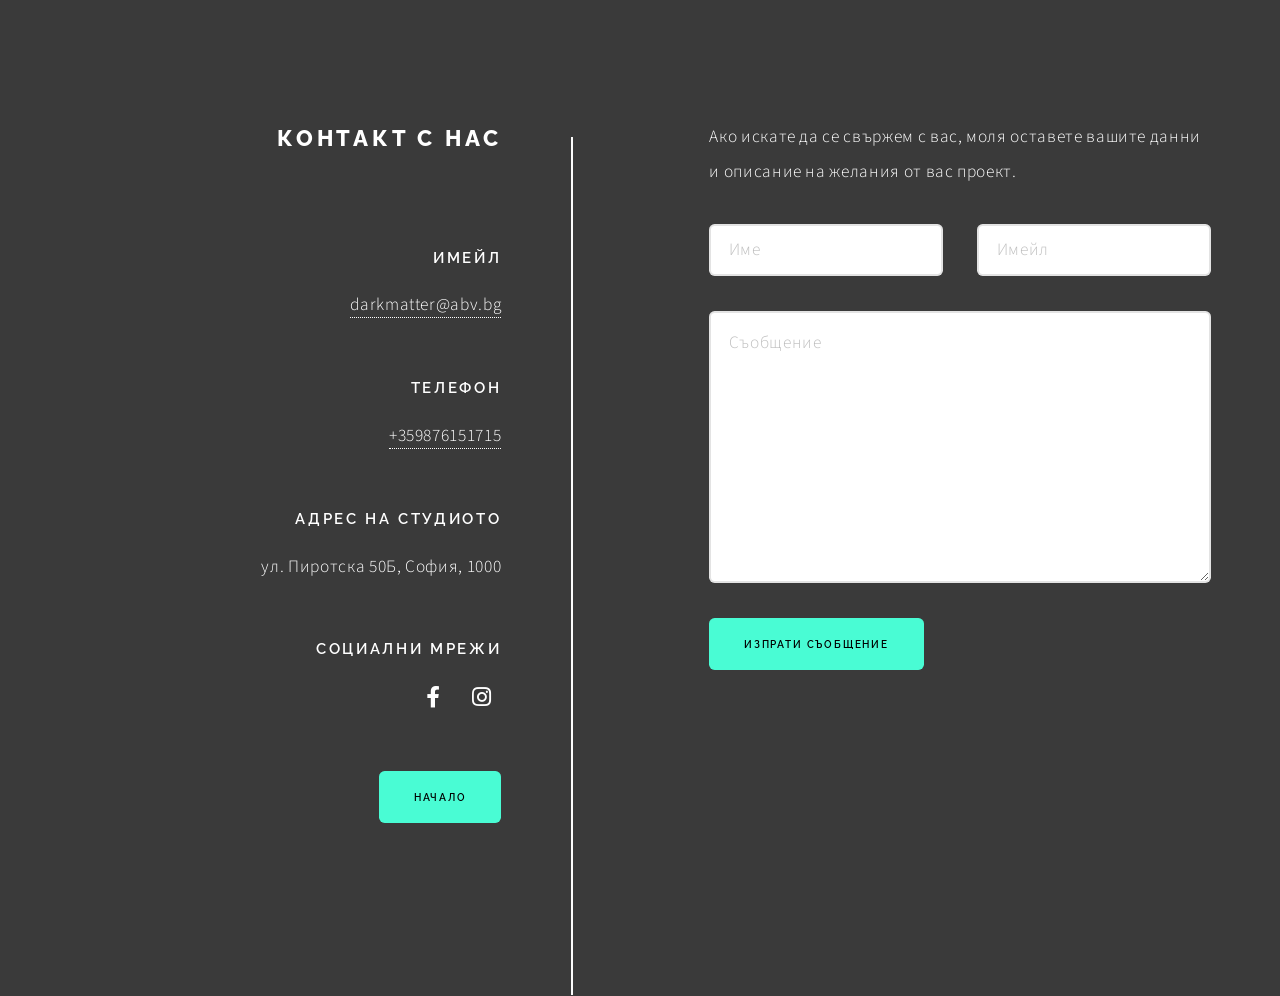
==== commit 49dc02ff: "Update Contact.html" ====
--- a/Contact.html
+++ b/Contact.html
@@ -63,50 +63,22 @@
 
 
 <script>
+							const form = document.getElementById("contact-form");
+							const message = document.getElementById("form-message");
+							form.addEventListener("submit", async function(e) { e.preventDefault();
+    						const formData = new FormData(form);
+							const response = await fetch("https://formspree.io/f/mbdngkry", {method: "POST",body: formData,headers: {"Accept": "application/json"}});
 
-const form = document.getElementById("contact-form");
-const message = document.getElementById("form-message");
-
-
-form.addEventListener("submit", async function(e){
-
-e.preventDefault();
-
-
-const formData = new FormData(form);
-
-
-const response = await fetch(
-"https://formspree.io/f/mbdngkry",
-{
-method:"POST",
-body:formData,
-headers:{
-"Accept":"application/json"
-}
-});
-
-
-if(response.ok){
-
-message.innerHTML =
-"✅ Вашето съобщение е изпратено успешно! Ще се свържем с вас скоро.";
-
-form.reset();
-
-}
-else{
-
-message.innerHTML =
-"❌ Възникна грешка. Моля опитайте отново.";
-
-}
-
-
-});
-
-
-</script>
+   							 if (response.ok) {
+       							 message.innerHTML = "✅ Вашето съобщение е изпратено успешно! Ще се свържем с вас скоро.";
+       							 message.style.display = "block";
+        						form.reset();
+    						} else {
+     						   message.innerHTML = "❌ Възникна грешка. Моля опитайте отново.";
+       						 message.style.display = "block";
+    						}
+							});
+						</script>
 
 
 </div>
@@ -181,4 +153,4 @@
 
 
 </body>
-</html>+</html>
--- a/assets/css/main.css
+++ b/assets/css/main.css
@@ -3491,6 +3491,7 @@
 					margin-left: calc(50vw - 8rem);
 				}
 
+
 		}
 
 		@media screen and (max-width: 1280px) and (max-width: 1152px) {
@@ -3872,11 +3873,60 @@
     cursor: pointer;
 }
 
-.gallery img:hover {
-    transform: scale(1.6);
-
-
+
+
+#lightbox {
+    display: none;
+    position: fixed;
+    z-index: 99999;
+    left: 0;
+    top: 0;
+    width: 100%;
+    height: 100%;
+    background: rgba(0,0,0,0.95);
+    justify-content: center;
+    align-items: center;
 }
+
+#lightbox img {
+    max-width: 95%;
+    max-height: 95%;
+    border-radius: 10px;
+    animation: zoomIn .25s ease;
+}
+
+#close {
+    position: absolute;
+    top: 20px;
+    right: 35px;
+    color: white;
+    font-size: 45px;
+    cursor: pointer;
+    user-select: none;
+}
+
+.lightbox-img {
+    cursor: pointer;
+    transition: .3s;
+}
+
+.lightbox-img:hover {
+    transform: scale(1.03);
+}
+
+@keyframes zoomIn {
+    from {
+        transform: scale(.8);
+        opacity: 0;
+    }
+    to {
+        transform: scale(1);
+        opacity: 1;
+    }
+}
+
+
+
 .side-menu {
     position: fixed;
     left: 30px;
@@ -3939,3 +3989,26 @@
     color: #000000;
     background: #49fcd4;
 }
+#contact {
+    padding-top: 120px;
+}
+#wrapper > section.intro {
+    display: flex;
+    width: 100%;
+}
+
+#wrapper > section.intro .content {
+    width: 100%;
+    max-width: none;
+    flex: 1;
+}
+
+#wrapper > section.intro .image {
+    width: 100%;
+}
+
+#wrapper > section.intro .image img {
+    width: 100%;
+    height: 100vh;
+    object-fit: cover;
+}
